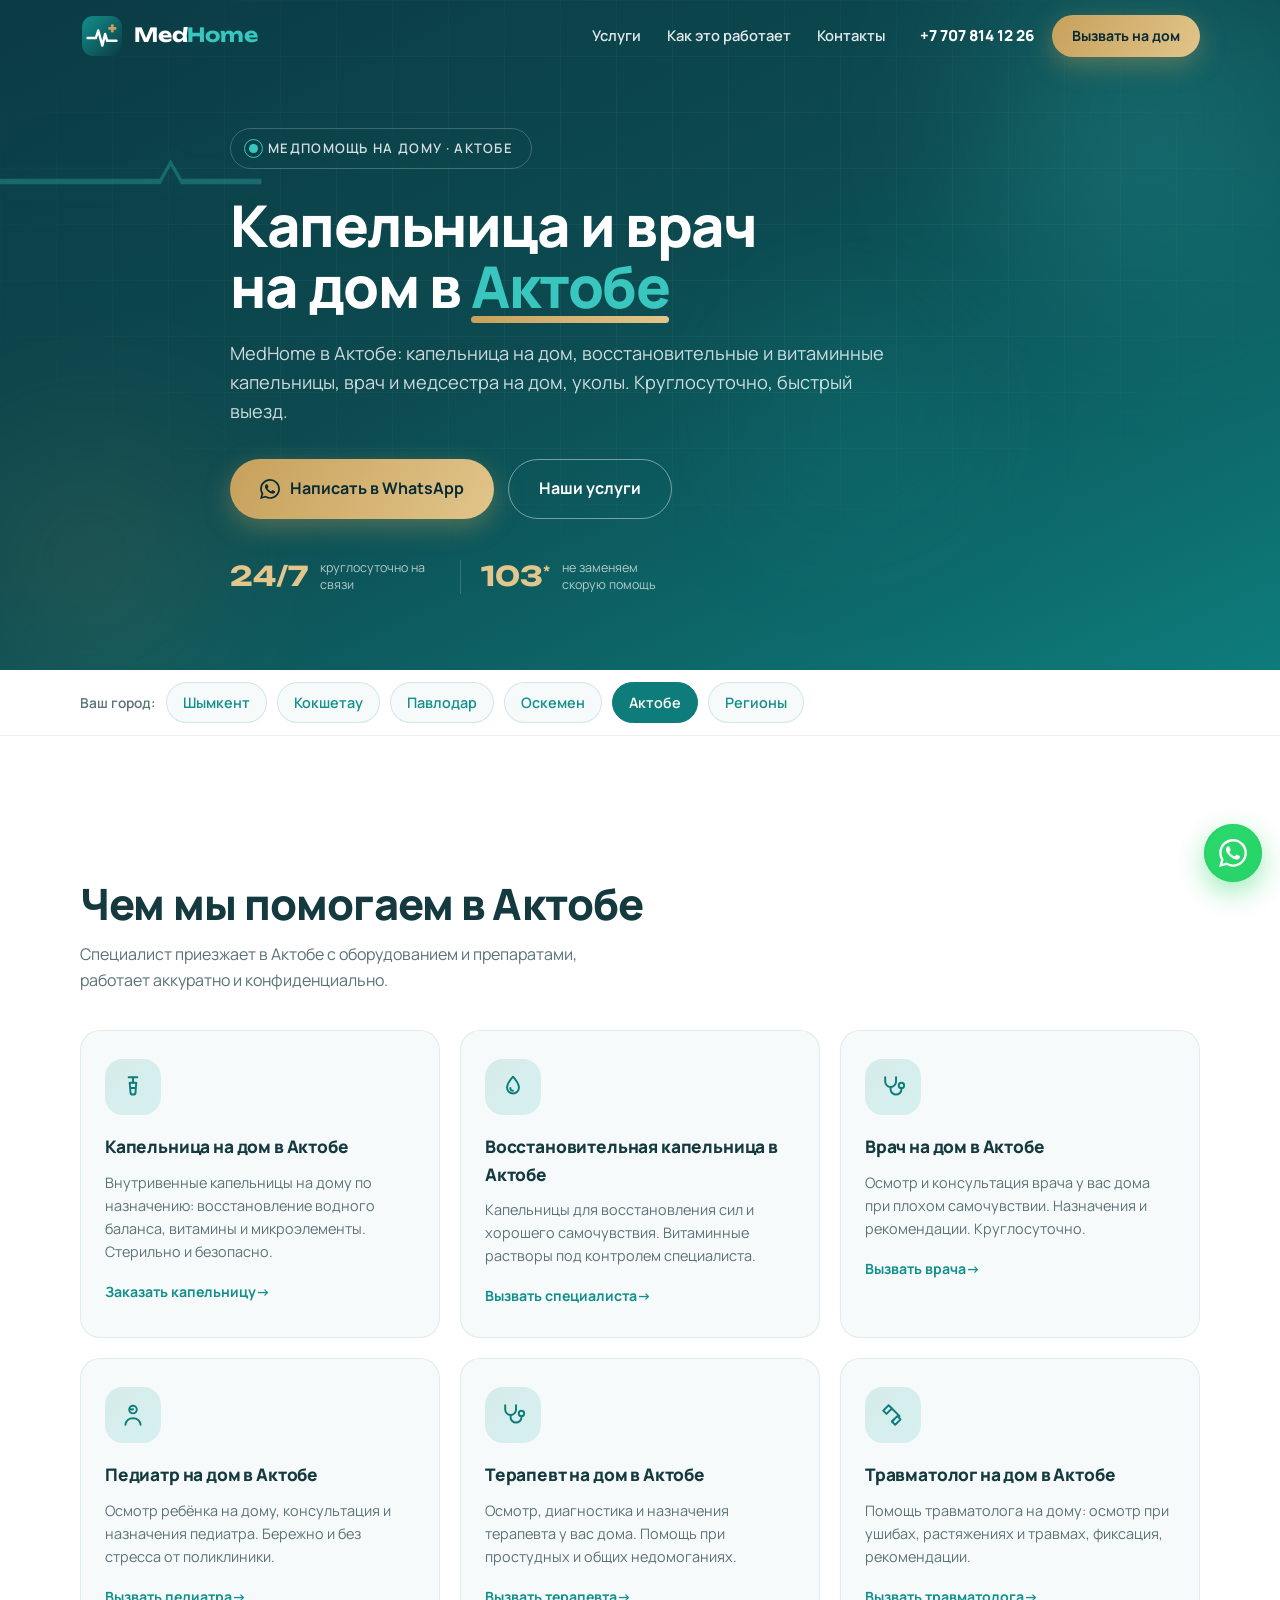
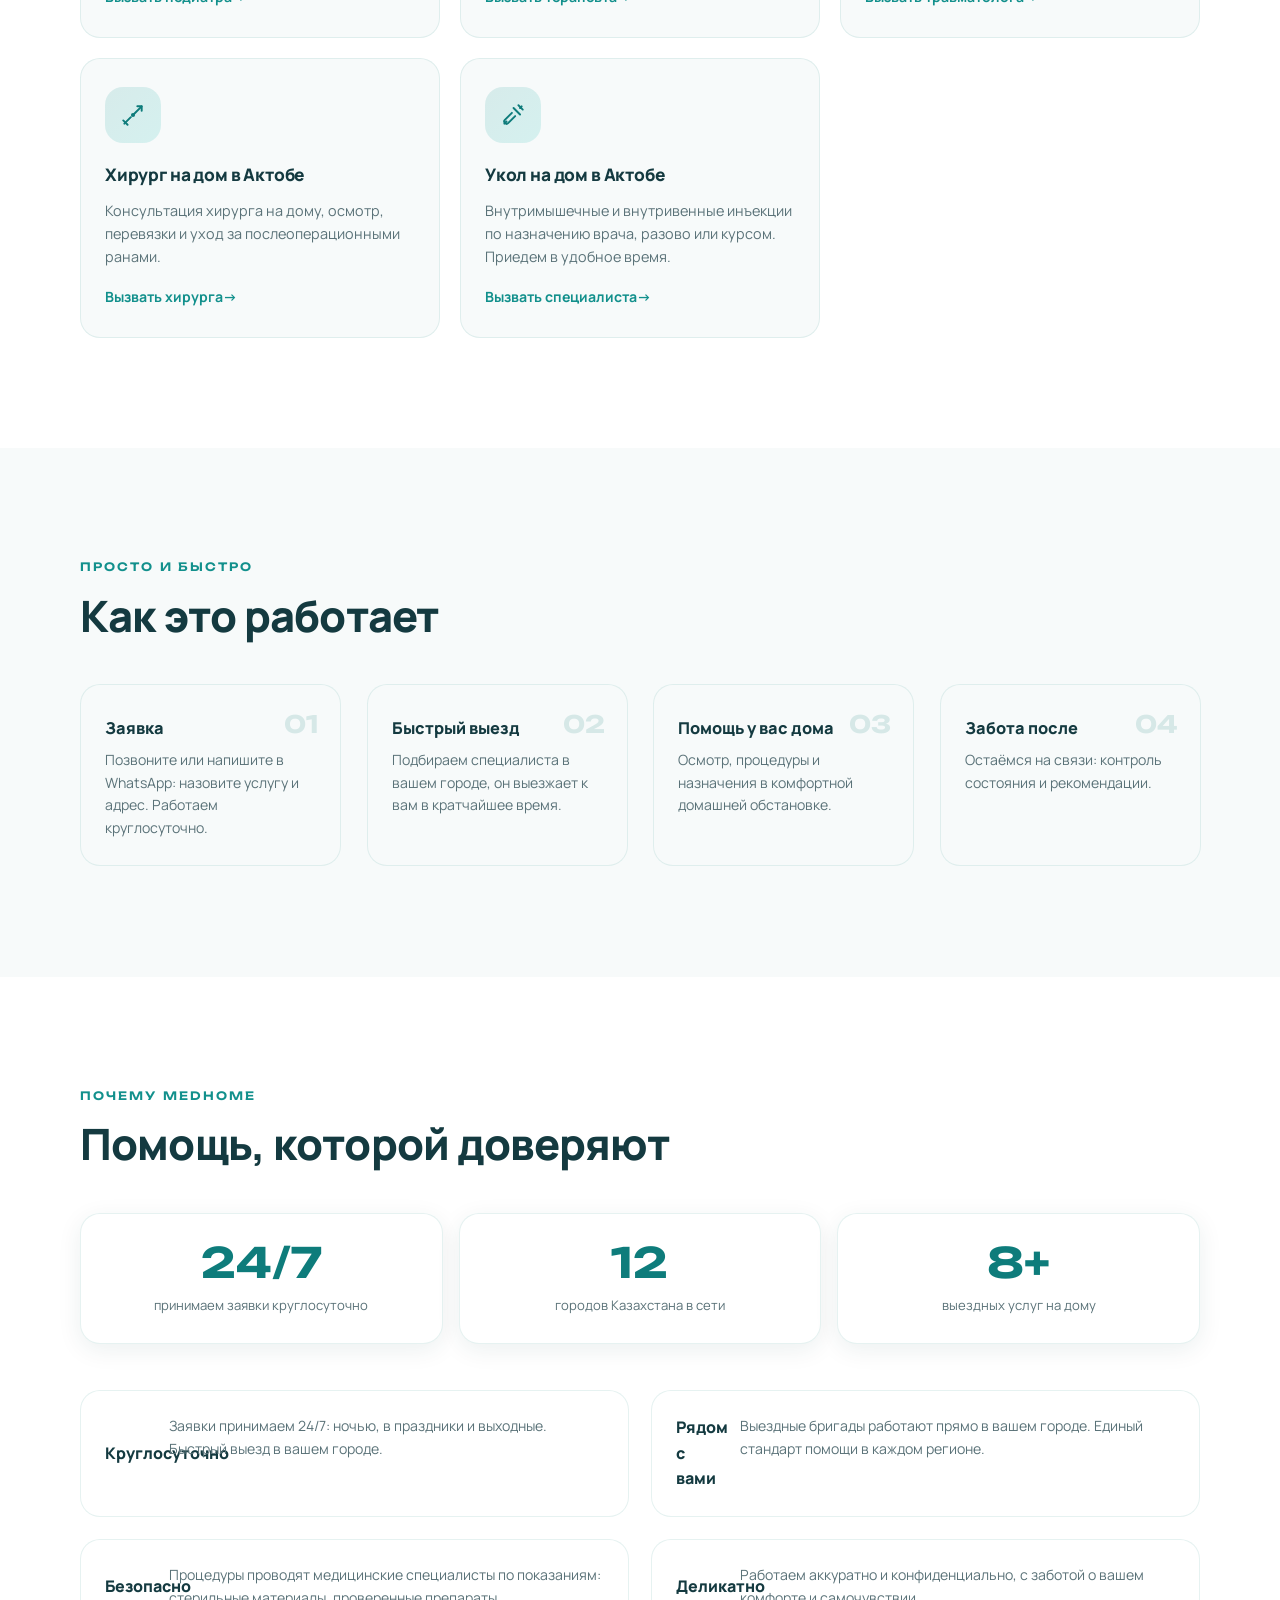
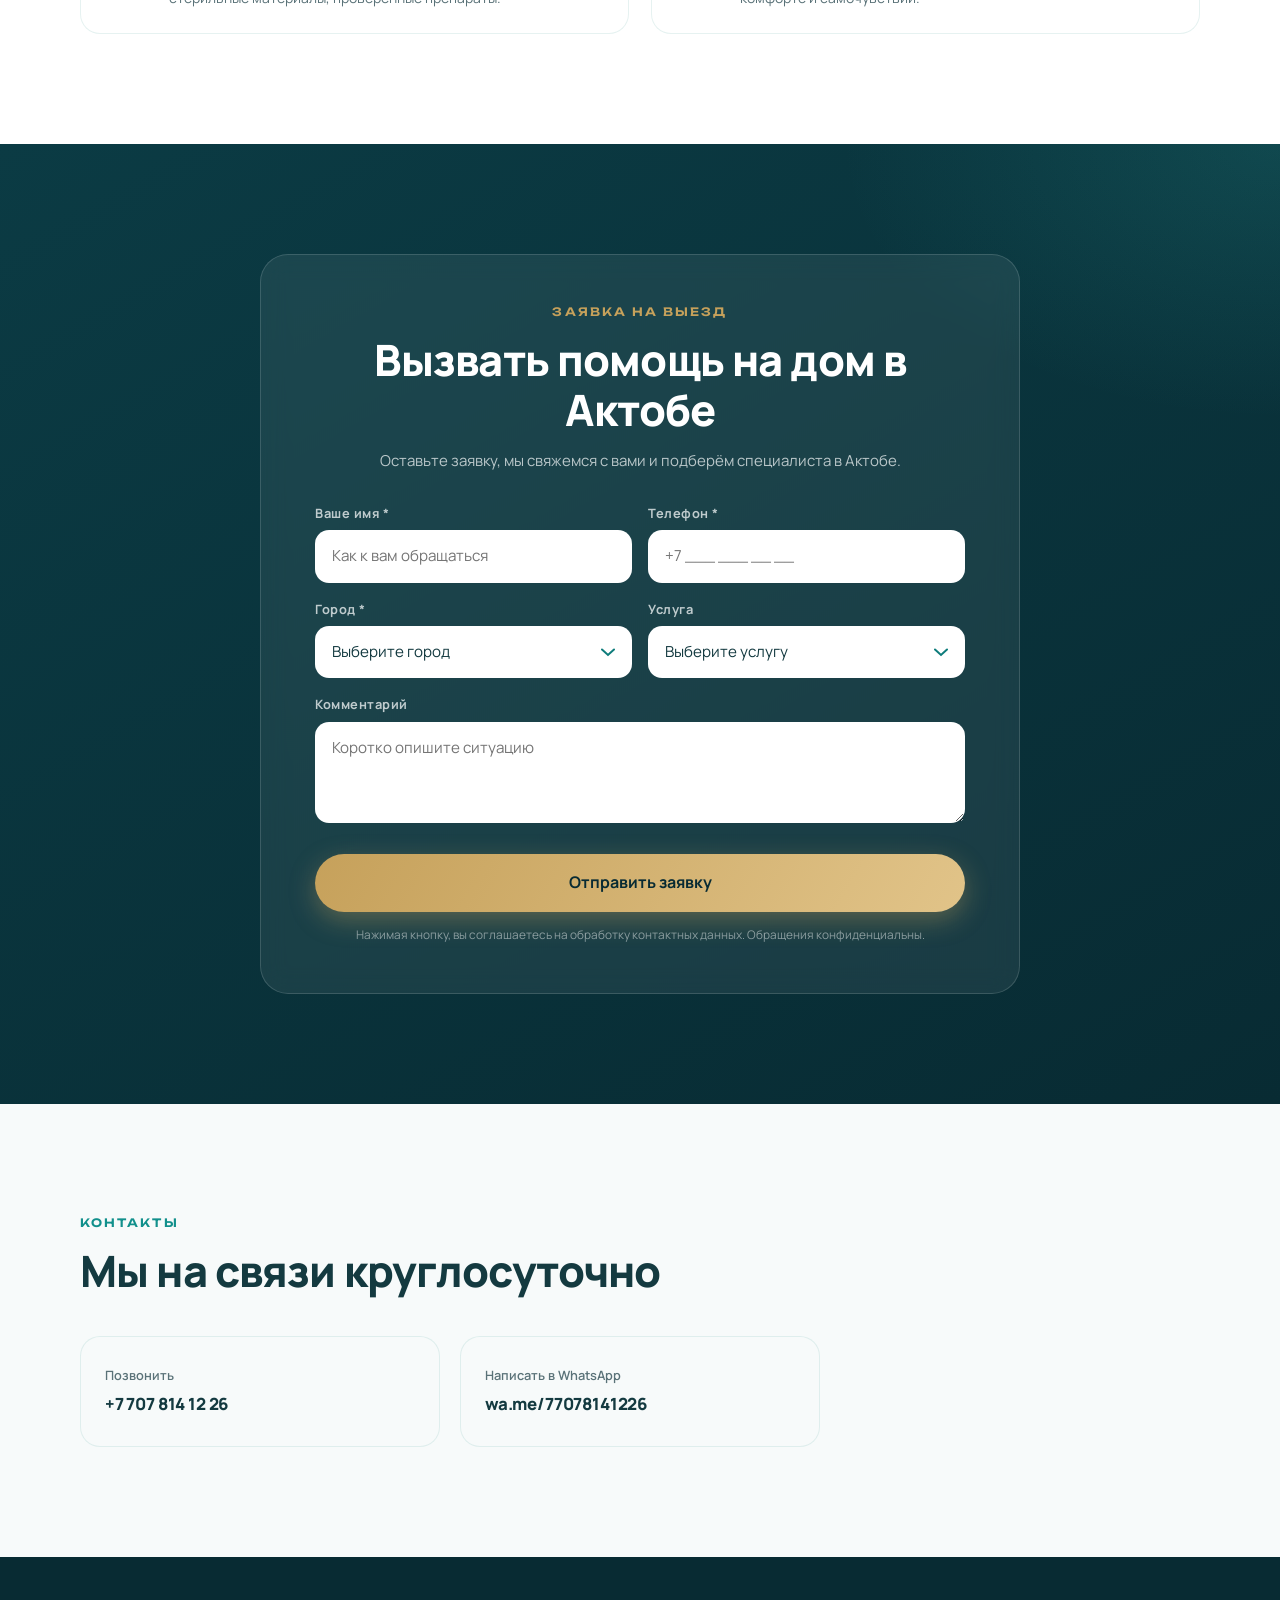
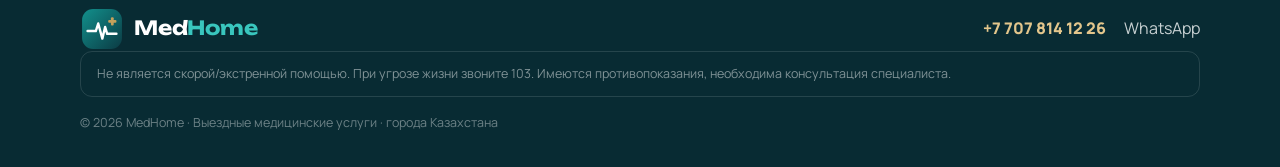
==== aktobe-med.html @ e38ce6b8 "Add compliant ad-landing pages (kapelnica/vrach na dom, no addiction wording) per city: <city>-med.h" ====
<!DOCTYPE html>
<html lang="ru">
<head>
  <meta charset="UTF-8">
  <meta name="viewport" content="width=device-width, initial-scale=1.0">
  <!-- Google tag (gtag.js) — Google Ads AW-18395260701 -->
  <script async src="https://www.googletagmanager.com/gtag/js?id=AW-18395260701"></script>
  <script>
    window.dataLayer = window.dataLayer || [];
    function gtag(){dataLayer.push(arguments);}
    gtag('js', new Date());
    gtag('config', 'AW-18395260701');
    function gtag_report_phone(){gtag('event','conversion',{'send_to':'AW-18395260701/IDc9CP7orOMcEJ3OxcNE','value':1.0,'currency':'USD'});}
    function gtag_report_lead(){gtag('event','conversion',{'send_to':'AW-18395260701/Q282CNDwrOMcEJ3OxcNE','value':1.0,'currency':'USD'});}
    function gtag_report_contact(){gtag('event','conversion',{'send_to':'AW-18395260701/AlpuCOf1rOMcEJ3OxcNE','value':1.0,'currency':'USD'});}
  </script>
  <title>Капельница и врач на дом в Актобе | MedHome</title>
  <meta name="description" content="MedHome в Актобе: капельница на дом, восстановительные и витаминные капельницы, врач и медсестра на дом, уколы. Круглосуточно, быстрый выезд.">
  <link rel="canonical" href="https://med-home.kz/regiony/aktobe-med.html">
  <meta name="theme-color" content="#0E7C7B">
  <meta property="og:type" content="website"><meta property="og:site_name" content="MedHome">
  <meta property="og:title" content="Капельница и врач на дом в Актобе | MedHome"><meta property="og:description" content="MedHome в Актобе: капельница на дом, восстановительные и витаминные капельницы, врач и медсестра на дом, уколы. Круглосуточно, быстрый выезд.">
  <meta property="og:url" content="https://med-home.kz/regiony/aktobe-med.html"><meta property="og:image" content="https://med-home.kz/regiony/assets/og-image.jpg">
  <meta property="og:locale" content="ru_RU">
  <link rel="icon" type="image/svg+xml" href="assets/favicon.svg">
  <link rel="preconnect" href="https://fonts.googleapis.com"><link rel="preconnect" href="https://fonts.gstatic.com" crossorigin>
  <link href="https://fonts.googleapis.com/css2?family=Manrope:wght@400;500;600;700;800&family=Unbounded:wght@500;600;700&display=swap" rel="stylesheet">
  <link rel="stylesheet" href="styles.css?v=3">
</head>
<body>
  <header class="header" id="header"><div class="container header-inner">
    <a href="index.html" class="logo" aria-label="MedHome"><img src="assets/logo-icon.svg" alt="MedHome" class="logo-icon" width="44" height="44"><span class="logo-word">Med<em>Home</em></span></a>
    <nav class="nav" id="nav" aria-label="Меню">
      <a href="#uslugi" class="nav-link">Услуги</a><a href="#kak-rabotaet" class="nav-link">Как это работает</a><a href="#kontakty" class="nav-link">Контакты</a>
      <div class="nav-cta"><a href="tel:+77078141226" class="nav-phone">+7 707 814 12 26</a><a href="#zayavka" class="btn btn-gold btn-sm">Вызвать на дом</a></div>
    </nav>
    <a href="tel:+77078141226" class="header-call" aria-label="Позвонить"><svg viewBox="0 0 24 24" width="20" height="20" fill="none" stroke="currentColor" stroke-width="2" stroke-linecap="round" stroke-linejoin="round" aria-hidden="true"><path d="M22 16.92v3a2 2 0 0 1-2.18 2 19.79 19.79 0 0 1-8.63-3.07 19.5 19.5 0 0 1-6-6 19.79 19.79 0 0 1-3.07-8.67A2 2 0 0 1 4.11 2h3a2 2 0 0 1 2 1.72c.12.96.36 1.9.7 2.81a2 2 0 0 1-.45 2.11L8.09 9.91a16 16 0 0 0 6 6l1.27-1.27a2 2 0 0 1 2.11-.45c.91.34 1.85.58 2.81.7A2 2 0 0 1 22 16.92z"/></svg></a>
    <button class="burger" id="burger" aria-label="Меню" aria-expanded="false" aria-controls="nav"><span></span><span></span><span></span></button>
  </div></header>
  <section class="hero hero-city" id="hero">
    <div class="hero-bg" aria-hidden="true"><div class="glow glow-1"></div><div class="glow glow-2"></div><div class="glow glow-3"></div><div class="hero-grid-lines"></div></div>
    <div class="container hero-inner hero-inner-city"><div class="hero-text">
      <p class="hero-badge reveal"><span class="pulse-dot" aria-hidden="true"></span>Медпомощь на дому · Актобе</p>
      <h1 class="hero-title">Капельница и врач<br>на&nbsp;дом в&nbsp;<span class="accent-word">Актобе</span></h1>
      <p class="hero-sub reveal d-2">MedHome в Актобе: капельница на&nbsp;дом, восстановительные и&nbsp;витаминные капельницы, врач и&nbsp;медсестра на&nbsp;дом, уколы. Круглосуточно, быстрый выезд.</p>
      <div class="hero-cta reveal d-3">
        <a href="https://wa.me/77078141226" class="btn btn-gold btn-lg" target="_blank" rel="noopener"><svg viewBox="0 0 24 24" width="20" height="20" fill="currentColor" aria-hidden="true"><path d="M17.47 14.38c-.3-.15-1.77-.87-2.04-.97-.27-.1-.47-.15-.67.15-.2.3-.77.97-.94 1.17-.17.2-.35.22-.65.07-.3-.15-1.26-.46-2.4-1.48-.89-.79-1.49-1.77-1.66-2.07-.17-.3-.02-.46.13-.61.13-.13.3-.35.45-.52.15-.17.2-.3.3-.5.1-.2.05-.37-.02-.52-.08-.15-.67-1.62-.92-2.22-.24-.58-.49-.5-.67-.51l-.57-.01c-.2 0-.52.07-.8.37-.27.3-1.04 1.02-1.04 2.5 0 1.47 1.07 2.89 1.22 3.09.15.2 2.11 3.22 5.1 4.51.71.31 1.27.49 1.7.63.72.23 1.37.2 1.88.12.58-.09 1.77-.72 2.02-1.42.25-.7.25-1.3.17-1.42-.07-.12-.27-.2-.57-.35M12.05 21.79h-.01a9.8 9.8 0 0 1-4.98-1.36l-.36-.21-3.7.97.99-3.61-.24-.37a9.77 9.77 0 0 1-1.5-5.22c0-5.4 4.4-9.79 9.81-9.79a9.75 9.75 0 0 1 9.79 9.8c0 5.4-4.4 9.79-9.8 9.79m8.33-18.11A11.7 11.7 0 0 0 12.04 0C5.5 0 .16 5.33.16 11.88c0 2.1.55 4.14 1.59 5.94L.06 24l6.33-1.66a11.85 11.85 0 0 0 5.65 1.44h.01c6.54 0 11.87-5.33 11.87-11.88 0-3.18-1.24-6.16-3.49-8.4"/></svg> Написать в WhatsApp</a>
        <a href="#uslugi" class="btn btn-outline btn-lg">Наши услуги</a>
      </div>
      <div class="hero-facts reveal d-4"><div class="fact"><strong>24/7</strong><span>круглосуточно на связи</span></div><div class="fact-sep" aria-hidden="true"></div><div class="fact"><strong>103<sup>*</sup></strong><span>не заменяем скорую помощь</span></div></div>
    </div></div>
    <div class="hero-ecg-bottom" aria-hidden="true"><svg viewBox="0 0 1440 90" preserveAspectRatio="none"><path class="ecg-line-big" d="M0 50 H180 l12 -9 12 9 H360 l9 -32 12 62 9 -30 H620 l12 -9 12 9 H820 l9 -32 12 62 9 -30 H1080 l12 -9 12 9 H1260 l9 -32 12 62 9 -30 H1440"/></svg></div>
  </section>
  <nav class="city-switch" aria-label="Город"><div class="container city-switch-inner"><span class="city-switch-label">Ваш город:</span> <a href="shymkent-med.html" class="city-switch-link">Шымкент</a> <a href="kokshetau-med.html" class="city-switch-link">Кокшетау</a> <a href="pavlodar-med.html" class="city-switch-link">Павлодар</a> <a href="oskemen-med.html" class="city-switch-link">Оскемен</a> <a href="aktobe-med.html" class="city-switch-link active">Актобе</a> <a href="regiony-med.html" class="city-switch-link">Регионы</a></div></nav>
  <section class="section section-light" id="uslugi"><div class="container">
    <p class="eyebrow reveal">Услуги на дом</p><h2 class="section-title reveal">Чем мы помогаем в Актобе</h2><p class="section-sub reveal">Специалист приезжает в Актобе с&nbsp;оборудованием и&nbsp;препаратами, работает аккуратно и&nbsp;конфиденциально.</p>
    <div class="services-grid">
      <article class="service-card reveal " id="kapelnica"><div class="service-icon" aria-hidden="true"><svg viewBox="0 0 24 24" width="26" height="26" fill="none" stroke="currentColor" stroke-width="1.8" stroke-linecap="round" stroke-linejoin="round"><path d="M8 3h8M12 3v5"/><path d="M9 8h6l-.7 9.3a2 2 0 0 1-2 1.7h-.6a2 2 0 0 1-2-1.7z"/><path d="M10 13h4"/></svg></div><h3>Капельница на дом в Актобе</h3><p>Внутривенные капельницы на дому по назначению: восстановление водного баланса, витамины и микроэлементы. Стерильно и безопасно.</p><a href="#zayavka" class="service-link">Заказать капельницу<span aria-hidden="true"> →</span></a></article>
      <article class="service-card reveal d-1" id="vosst"><div class="service-icon" aria-hidden="true"><svg viewBox="0 0 24 24" width="26" height="26" fill="none" stroke="currentColor" stroke-width="1.8" stroke-linecap="round" stroke-linejoin="round"><path d="M12 2.5s5.5 6.2 5.5 10a5.5 5.5 0 0 1-11 0c0-3.8 5.5-10 5.5-10z"/><path d="M9.5 13a2.5 2.5 0 0 0 2.5 2.5"/></svg></div><h3>Восстановительная капельница в Актобе</h3><p>Капельницы для восстановления сил и хорошего самочувствия. Витаминные растворы под контролем специалиста.</p><a href="#zayavka" class="service-link">Вызвать специалиста<span aria-hidden="true"> →</span></a></article>
      <article class="service-card reveal d-2" id="vrach"><div class="service-icon" aria-hidden="true"><svg viewBox="0 0 24 24" width="26" height="26" fill="none" stroke="currentColor" stroke-width="1.8" stroke-linecap="round" stroke-linejoin="round"><path d="M4.8 3v4a5 5 0 0 0 10 0V3"/><path d="M9.8 12v2a5 5 0 0 0 10 0v-1"/><circle cx="19.8" cy="10.5" r="2.5"/></svg></div><h3>Врач на дом в Актобе</h3><p>Осмотр и консультация врача у вас дома при плохом самочувствии. Назначения и рекомендации. Круглосуточно.</p><a href="#zayavka" class="service-link">Вызвать врача<span aria-hidden="true"> →</span></a></article>
      <article class="service-card reveal d-3" id="pediatr"><div class="service-icon" aria-hidden="true"><svg viewBox="0 0 24 24" width="26" height="26" fill="none" stroke="currentColor" stroke-width="1.8" stroke-linecap="round" stroke-linejoin="round"><circle cx="12" cy="7" r="3.5"/><path d="M5 21c.4-3.6 3.2-6 7-6s6.6 2.4 7 6"/><path d="M10 6.6c.6.5 1.4.5 2 0"/></svg></div><h3>Педиатр на дом в Актобе</h3><p>Осмотр ребёнка на дому, консультация и назначения педиатра. Бережно и без стресса от поликлиники.</p><a href="#zayavka" class="service-link">Вызвать педиатра<span aria-hidden="true"> →</span></a></article>
      <article class="service-card reveal d-4" id="terapevt"><div class="service-icon" aria-hidden="true"><svg viewBox="0 0 24 24" width="26" height="26" fill="none" stroke="currentColor" stroke-width="1.8" stroke-linecap="round" stroke-linejoin="round"><path d="M4.8 3v4a5 5 0 0 0 10 0V3"/><path d="M9.8 12v2a5 5 0 0 0 10 0v-1"/><circle cx="19.8" cy="10.5" r="2.5"/></svg></div><h3>Терапевт на дом в Актобе</h3><p>Осмотр, диагностика и назначения терапевта у вас дома. Помощь при простудных и общих недомоганиях.</p><a href="#zayavka" class="service-link">Вызвать терапевта<span aria-hidden="true"> →</span></a></article>
      <article class="service-card reveal d-1" id="travmatolog"><div class="service-icon" aria-hidden="true"><svg viewBox="0 0 24 24" width="26" height="26" fill="none" stroke="currentColor" stroke-width="1.8" stroke-linecap="round" stroke-linejoin="round"><path d="M8 3l3 3-5 5-3-3z"/><path d="M11 6l7 7"/><path d="M16 13l3 3-5 5-3-3z"/><path d="M13 16l-2 2"/></svg></div><h3>Травматолог на дом в Актобе</h3><p>Помощь травматолога на дому: осмотр при ушибах, растяжениях и травмах, фиксация, рекомендации.</p><a href="#zayavka" class="service-link">Вызвать травматолога<span aria-hidden="true"> →</span></a></article>
      <article class="service-card reveal d-2" id="hirurg"><div class="service-icon" aria-hidden="true"><svg viewBox="0 0 24 24" width="26" height="26" fill="none" stroke="currentColor" stroke-width="1.8" stroke-linecap="round" stroke-linejoin="round"><path d="M20 4l-8 8"/><path d="M16 4h4v4"/><path d="M4 20l6-6"/><path d="M3 17l4 4"/><circle cx="12" cy="12" r="1"/></svg></div><h3>Хирург на дом в Актобе</h3><p>Консультация хирурга на дому, осмотр, перевязки и уход за послеоперационными ранами.</p><a href="#zayavka" class="service-link">Вызвать хирурга<span aria-hidden="true"> →</span></a></article>
      <article class="service-card reveal d-3" id="ukol"><div class="service-icon" aria-hidden="true"><svg viewBox="0 0 24 24" width="26" height="26" fill="none" stroke="currentColor" stroke-width="1.8" stroke-linecap="round" stroke-linejoin="round"><path d="M20 4l-1.5 1.5M17 3l4 4M12.5 5.5l6 6M14 13l-6.5 6.5a2 2 0 0 1-2.8 0l-.2-.2a2 2 0 0 1 0-2.8L11 10"/><path d="M4 20l2-2"/></svg></div><h3>Укол на дом в Актобе</h3><p>Внутримышечные и внутривенные инъекции по назначению врача, разово или курсом. Приедем в удобное время.</p><a href="#zayavka" class="service-link">Вызвать специалиста<span aria-hidden="true"> →</span></a></article>
    </div></div></section>
  <section class="section section-ivory" id="kak-rabotaet"><div class="container">
    <p class="eyebrow reveal">Просто и быстро</p><h2 class="section-title reveal">Как это работает</h2>
    <ol class="steps">
      <li class="step reveal"><span class="step-num">01</span><h3>Заявка</h3><p>Позвоните или напишите в WhatsApp: назовите услугу и адрес. Работаем круглосуточно.</p></li>
      <li class="step reveal d-1"><span class="step-num">02</span><h3>Быстрый выезд</h3><p>Подбираем специалиста в вашем городе, он выезжает к вам в кратчайшее время.</p></li>
      <li class="step reveal d-2"><span class="step-num">03</span><h3>Помощь у вас дома</h3><p>Осмотр, процедуры и назначения в комфортной домашней обстановке.</p></li>
      <li class="step reveal d-3"><span class="step-num">04</span><h3>Забота после</h3><p>Остаёмся на связи: контроль состояния и рекомендации.</p></li>
    </ol></div></section>
  <section class="section section-light" id="pochemu-my"><div class="container">
    <p class="eyebrow reveal">Почему MedHome</p><h2 class="section-title reveal">Помощь, которой доверяют</h2>
    <div class="counters reveal">
      <div class="counter"><strong>24/7</strong><span>принимаем заявки круглосуточно</span></div>
      <div class="counter"><strong><span class="count" data-count="15">0</span></strong><span>городов Казахстана в сети</span></div>
      <div class="counter"><strong><span class="count" data-count="10">0</span>+</strong><span>выездных услуг на дому</span></div>
    </div>
    <div class="why-grid">
      <div class="why-item reveal"><h3>Круглосуточно</h3><p>Заявки принимаем 24/7: ночью, в праздники и выходные. Быстрый выезд в вашем городе.</p></div>
      <div class="why-item reveal d-1"><h3>Рядом с вами</h3><p>Выездные бригады работают прямо в вашем городе. Единый стандарт помощи в каждом регионе.</p></div>
      <div class="why-item reveal d-2"><h3>Безопасно</h3><p>Процедуры проводят медицинские специалисты по показаниям: стерильные материалы, проверенные препараты.</p></div>
      <div class="why-item reveal d-3"><h3>Деликатно</h3><p>Работаем аккуратно и конфиденциально, с заботой о вашем комфорте и самочувствии.</p></div>
    </div></div></section>
  <section class="section section-form" id="zayavka"><div class="container"><div class="form-card reveal">
    <div class="form-head"><p class="eyebrow eyebrow-gold">Заявка на выезд</p><h2 class="section-title">Вызвать помощь на дом в Актобе</h2><p class="form-note">Оставьте заявку, мы свяжемся с&nbsp;вами и&nbsp;подберём специалиста в Актобе.</p></div>
    <form id="leadForm" novalidate>
      <div class="form-row">
        <label class="field"><span>Ваше имя *</span><input type="text" name="name" required autocomplete="name" placeholder="Как к вам обращаться"></label>
        <label class="field"><span>Телефон *</span><input type="tel" name="phone" required autocomplete="tel" inputmode="tel" placeholder="+7 ___ ___ __ __"></label>
      </div>
      <div class="form-row">
        <label class="field"><span>Город *</span><select name="city" required><option value="" selected>Выберите город</option><option>Актобе</option><option>Другой город</option></select></label>
        <label class="field"><span>Услуга</span><select name="service"><option value="" selected>Выберите услугу</option>
                <option>Капельница на дом</option>
                <option>Восстановительная капельница</option>
                <option>Врач на дом</option>
                <option>Педиатр</option>
                <option>Терапевт</option>
                <option>Травматолог</option>
                <option>Хирург</option>
                <option>Укол на дом</option>
                <option>Нужна консультация</option></select></label>
      </div>
      <label class="field"><span>Комментарий</span><textarea name="comment" rows="3" placeholder="Коротко опишите ситуацию"></textarea></label>
      <button type="submit" class="btn btn-gold btn-lg btn-block">Отправить заявку</button>
      <p class="form-privacy">Нажимая кнопку, вы соглашаетесь на обработку контактных данных. Обращения конфиденциальны.</p>
    </form>
    <div class="form-success" id="formSuccess" hidden><h3>Спасибо! Заявка принята</h3><p>Мы скоро свяжемся с вами. Если срочно, напишите в WhatsApp: <a href="https://wa.me/77078141226" target="_blank" rel="noopener">wa.me/77078141226</a> или позвоните <a href="tel:+77078141226">+7&nbsp;707&nbsp;814&nbsp;12&nbsp;26</a>.</p></div>
  </div></div></section>
  <section class="section section-ivory" id="kontakty"><div class="container">
    <p class="eyebrow reveal">Контакты</p><h2 class="section-title reveal">Мы на связи круглосуточно</h2>
    <div class="contact-grid">
      <a href="tel:+77078141226" class="contact-card reveal"><span class="contact-label">Позвонить</span><strong>+7 707 814 12 26</strong></a>
      <a href="https://wa.me/77078141226" class="contact-card reveal d-1" target="_blank" rel="noopener"><span class="contact-label">Написать в WhatsApp</span><strong>wa.me/77078141226</strong></a>
    </div></div></section>
  <footer class="footer"><div class="container">
    <div class="footer-top"><a href="index.html" class="logo logo-footer"><img src="assets/logo-icon.svg" alt="MedHome" class="logo-icon" width="40" height="40" loading="lazy"><span class="logo-word">Med<em>Home</em></span></a>
    <div class="footer-contacts"><a href="tel:+77078141226" class="footer-phone">+7 707 814 12 26</a><a href="https://wa.me/77078141226" target="_blank" rel="noopener">WhatsApp</a></div></div>
    <p class="footer-disclaimer">Не является скорой/экстренной помощью. При угрозе жизни звоните 103. Имеются противопоказания, необходима консультация специалиста.</p>
    <p class="footer-copy">© <span id="year">2026</span> MedHome · Выездные медицинские услуги · города Казахстана</p>
  </div></footer>
  <a href="https://wa.me/77078141226" class="wa-float" target="_blank" rel="noopener" aria-label="WhatsApp"><span class="wa-ring" aria-hidden="true"></span><svg viewBox="0 0 24 24" width="28" height="28" fill="currentColor" aria-hidden="true"><path d="M17.47 14.38c-.3-.15-1.77-.87-2.04-.97-.27-.1-.47-.15-.67.15-.2.3-.77.97-.94 1.17-.17.2-.35.22-.65.07-.3-.15-1.26-.46-2.4-1.48-.89-.79-1.49-1.77-1.66-2.07-.17-.3-.02-.46.13-.61.13-.13.3-.35.45-.52.15-.17.2-.3.3-.5.1-.2.05-.37-.02-.52-.08-.15-.67-1.62-.92-2.22-.24-.58-.49-.5-.67-.51l-.57-.01c-.2 0-.52.07-.8.37-.27.3-1.04 1.02-1.04 2.5 0 1.47 1.07 2.89 1.22 3.09.15.2 2.11 3.22 5.1 4.51.71.31 1.27.49 1.7.63.72.23 1.37.2 1.88.12.58-.09 1.77-.72 2.02-1.42.25-.7.25-1.3.17-1.42-.07-.12-.27-.2-.57-.35M12.05 21.79h-.01a9.8 9.8 0 0 1-4.98-1.36l-.36-.21-3.7.97.99-3.61-.24-.37a9.77 9.77 0 0 1-1.5-5.22c0-5.4 4.4-9.79 9.81-9.79a9.75 9.75 0 0 1 9.79 9.8c0 5.4-4.4 9.79-9.8 9.79m8.33-18.11A11.7 11.7 0 0 0 12.04 0C5.5 0 .16 5.33.16 11.88c0 2.1.55 4.14 1.59 5.94L.06 24l6.33-1.66a11.85 11.85 0 0 0 5.65 1.44h.01c6.54 0 11.87-5.33 11.87-11.88 0-3.18-1.24-6.16-3.49-8.4"/></svg></a>
  <script src="script.js?v=3" defer></script>
</body></html>
---- styles.css ----
/* ============================================================
   MedHome (мультигород) - лэндинг выездной медицины по Казахстану
   Палитра: тил #0E7C7B / #12908C, петроль #0B3B44, золото #C6A15B,
   яркий тил #39C6BE, айвори #F7FAFA, текст #143A40 / #5A7278
   ============================================================ */

:root {
  --teal: #0E7C7B;
  --teal-2: #12908C;
  --teal-bright: #39C6BE;
  --petrol: #0B3B44;
  --petrol-deep: #082B33;
  --gold: #C6A15B;
  --gold-light: #E3C68C;
  --ivory: #F7FAFA;
  --white: #FFFFFF;
  --ink: #143A40;
  --muted: #5A7278;
  --wa: #25D366;

  --font-display: 'Unbounded', 'Manrope', sans-serif;
  --font-body: 'Manrope', -apple-system, 'Segoe UI', sans-serif;

  --radius: 20px;
  --radius-lg: 28px;
  --shadow-soft: 0 10px 40px rgba(11, 59, 68, .10);
  --shadow-card: 0 6px 24px rgba(11, 59, 68, .08);
  --ease: cubic-bezier(.22, .8, .3, 1);
  --header-h: 72px;
}

/* ---------- Reset ---------- */
*, *::before, *::after { box-sizing: border-box; margin: 0; padding: 0; }
html { scroll-behavior: smooth; -webkit-text-size-adjust: 100%; }
body {
  font-family: var(--font-body);
  font-size: 16px;
  line-height: 1.6;
  color: var(--ink);
  background: var(--white);
  overflow-x: hidden;
}
img { max-width: 100%; display: block; }
a { color: inherit; text-decoration: none; }
button { font: inherit; cursor: pointer; background: none; border: none; color: inherit; }
ul, ol { list-style: none; }
[id] { scroll-margin-top: calc(var(--header-h) + 16px); }

.container { width: 100%; max-width: 1160px; margin: 0 auto; padding: 0 20px; }

/* ---------- Типографика ---------- */
.eyebrow {
  font-family: var(--font-display);
  font-size: .72rem;
  font-weight: 600;
  letter-spacing: .18em;
  text-transform: uppercase;
  color: var(--teal-2);
  margin-bottom: 14px;
}
.eyebrow-gold { color: var(--gold); }

.section-title {
  font-weight: 800;
  font-size: clamp(1.7rem, 5.4vw, 2.7rem);
  line-height: 1.15;
  letter-spacing: -0.02em;
  margin-bottom: 14px;
}
.section-sub {
  color: var(--muted);
  max-width: 560px;
  margin-bottom: 36px;
}
.section { padding: 76px 0; }
@media (min-width: 1000px) { .section { padding: 110px 0; } }

.section-light { background: var(--white); }
.section-ivory { background: var(--ivory); }
.section-dark {
  background:
    radial-gradient(900px 500px at 85% -10%, rgba(18, 144, 140, .35), transparent 60%),
    radial-gradient(700px 500px at -10% 110%, rgba(57, 198, 190, .12), transparent 55%),
    linear-gradient(160deg, var(--petrol) 0%, var(--petrol-deep) 100%);
  color: var(--white);
}
.section-dark .section-sub { color: rgba(247, 250, 250, .72); }

/* ---------- Кнопки ---------- */
.btn {
  display: inline-flex;
  align-items: center;
  justify-content: center;
  gap: 10px;
  font-weight: 700;
  border-radius: 999px;
  transition: transform .3s var(--ease), box-shadow .3s var(--ease), background .3s var(--ease), color .3s var(--ease);
  white-space: nowrap;
}
.btn:active { transform: scale(.97); }
.btn-lg { padding: 16px 30px; font-size: 1rem; }
.btn-sm { padding: 10px 20px; font-size: .88rem; }
.btn-block { width: 100%; }

.btn-gold {
  background: linear-gradient(120deg, var(--gold) 0%, var(--gold-light) 55%, var(--gold) 100%);
  background-size: 200% 100%;
  color: var(--petrol-deep);
  box-shadow: 0 8px 26px rgba(198, 161, 91, .38);
}
.btn-gold:hover {
  background-position: 100% 0;
  transform: translateY(-2px);
  box-shadow: 0 14px 34px rgba(198, 161, 91, .5);
}

.btn-outline {
  border: 1.5px solid rgba(247, 250, 250, .45);
  color: var(--white);
  backdrop-filter: blur(4px);
}
.btn-outline:hover {
  border-color: var(--teal-bright);
  color: var(--teal-bright);
  transform: translateY(-2px);
}

.btn-wa {
  background: linear-gradient(135deg, #2BD96E, var(--wa));
  color: var(--white);
  box-shadow: 0 6px 18px rgba(37, 211, 102, .35);
}
.btn-wa:hover { transform: translateY(-2px); box-shadow: 0 10px 26px rgba(37, 211, 102, .5); }

/* ---------- Header ---------- */
.header {
  position: fixed;
  inset: 0 0 auto 0;
  z-index: 100;
  height: var(--header-h);
  display: flex;
  align-items: center;
  transition: background .35s var(--ease), box-shadow .35s var(--ease);
  color: var(--white);
}
.header.scrolled {
  background: rgba(255, 255, 255, .92);
  backdrop-filter: blur(14px);
  -webkit-backdrop-filter: blur(14px);
  box-shadow: 0 4px 24px rgba(11, 59, 68, .08);
  color: var(--ink);
}
.header-inner {
  display: flex;
  align-items: center;
  justify-content: space-between;
  gap: 16px;
}
.logo { display: inline-flex; align-items: center; gap: 10px; }
.logo-icon { width: 44px; height: 44px; flex: none; }
.logo-word {
  font-family: var(--font-display);
  font-weight: 700;
  font-size: 1.22rem;
  letter-spacing: -0.01em;
}
.logo-word em { font-style: normal; color: var(--teal-bright); }
.header.scrolled .logo-word em { color: var(--teal-2); }

.nav {
  display: none;
  align-items: center;
  gap: 26px;
}
.nav-link {
  font-weight: 600;
  font-size: .92rem;
  opacity: .88;
  position: relative;
  padding: 4px 0;
  transition: opacity .25s;
}
.nav-link::after {
  content: "";
  position: absolute;
  left: 0; bottom: -2px;
  width: 100%; height: 2px;
  background: var(--gold);
  border-radius: 2px;
  transform: scaleX(0);
  transform-origin: left;
  transition: transform .3s var(--ease);
}
.nav-link:hover { opacity: 1; }
.nav-link:hover::after { transform: scaleX(1); }
.nav-cta { display: flex; align-items: center; gap: 18px; margin-left: 8px; }
.nav-phone { font-weight: 800; font-size: .95rem; }
.nav-phone:hover { color: var(--gold); }

.header-call {
  display: inline-flex;
  width: 42px; height: 42px;
  align-items: center;
  justify-content: center;
  border-radius: 50%;
  border: 1.5px solid currentColor;
  opacity: .9;
  margin-left: auto;
}
.burger {
  width: 42px; height: 42px;
  display: flex;
  flex-direction: column;
  align-items: center;
  justify-content: center;
  gap: 5px;
}
.burger span {
  width: 22px; height: 2px;
  background: currentColor;
  border-radius: 2px;
  transition: transform .3s var(--ease), opacity .2s;
}
.burger.open span:nth-child(1) { transform: translateY(7px) rotate(45deg); }
.burger.open span:nth-child(2) { opacity: 0; }
.burger.open span:nth-child(3) { transform: translateY(-7px) rotate(-45deg); }

@media (min-width: 1000px) {
  .nav { display: flex; }
  .header-call, .burger { display: none; }
}

/* Мобильное меню */
@media (max-width: 999px) {
  .nav {
    position: fixed;
    inset: 0;
    z-index: -1;
    display: flex;
    flex-direction: column;
    align-items: flex-start;
    justify-content: center;
    gap: 8px;
    padding: 90px 32px 40px;
    background:
      radial-gradient(600px 400px at 90% 0%, rgba(18, 144, 140, .4), transparent 60%),
      linear-gradient(160deg, var(--petrol) 0%, var(--petrol-deep) 100%);
    opacity: 0;
    visibility: hidden;
    transition: opacity .35s var(--ease), visibility .35s;
  }
  .nav.open { opacity: 1; visibility: visible; z-index: 99; }
  .nav .nav-link {
    color: var(--white);
    font-size: 1.5rem;
    font-weight: 700;
    padding: 8px 0;
    opacity: 0;
    transform: translateY(14px);
    transition: opacity .4s var(--ease), transform .4s var(--ease);
  }
  .nav.open .nav-link { opacity: 1; transform: none; }
  .nav.open .nav-link:nth-child(1) { transition-delay: .05s; }
  .nav.open .nav-link:nth-child(2) { transition-delay: .1s; }
  .nav.open .nav-link:nth-child(3) { transition-delay: .15s; }
  .nav.open .nav-link:nth-child(4) { transition-delay: .2s; }
  .nav-cta {
    flex-direction: column;
    align-items: flex-start;
    gap: 16px;
    margin: 24px 0 0;
    opacity: 0;
    transform: translateY(14px);
    transition: opacity .4s var(--ease) .25s, transform .4s var(--ease) .25s;
  }
  .nav.open .nav-cta { opacity: 1; transform: none; }
  .nav-phone { color: var(--gold); font-size: 1.15rem; }
  .header.menu-open { color: var(--white) !important; background: transparent; box-shadow: none; backdrop-filter: none; }
  .header.menu-open .logo-word em { color: var(--teal-bright); }
}

/* ---------- HERO ---------- */
.hero {
  position: relative;
  min-height: 100svh;
  display: flex;
  flex-direction: column;
  justify-content: center;
  padding: calc(var(--header-h) + 40px) 0 90px;
  background: linear-gradient(155deg, var(--petrol) 0%, #0C4A50 45%, var(--teal) 100%);
  color: var(--white);
  overflow: hidden;
}
.hero-bg { position: absolute; inset: 0; pointer-events: none; }
.glow { position: absolute; border-radius: 50%; filter: blur(70px); opacity: .55; }
.glow-1 {
  width: 520px; height: 520px;
  background: radial-gradient(circle, rgba(57, 198, 190, .5), transparent 65%);
  top: -140px; right: -120px;
  animation: drift 14s ease-in-out infinite alternate;
}
.glow-2 {
  width: 420px; height: 420px;
  background: radial-gradient(circle, rgba(198, 161, 91, .28), transparent 65%);
  bottom: -100px; left: -120px;
  animation: drift 18s ease-in-out infinite alternate-reverse;
}
.glow-3 {
  width: 300px; height: 300px;
  background: radial-gradient(circle, rgba(18, 144, 140, .45), transparent 65%);
  top: 40%; left: 55%;
  animation: drift 22s ease-in-out infinite alternate;
}
@keyframes drift {
  from { transform: translate(0, 0) scale(1); }
  to   { transform: translate(40px, -30px) scale(1.12); }
}
.hero-grid-lines {
  position: absolute; inset: 0;
  background-image:
    linear-gradient(rgba(247, 250, 250, .045) 1px, transparent 1px),
    linear-gradient(90deg, rgba(247, 250, 250, .045) 1px, transparent 1px);
  background-size: 56px 56px;
  mask-image: radial-gradient(ellipse 80% 70% at 50% 35%, #000 30%, transparent 75%);
  -webkit-mask-image: radial-gradient(ellipse 80% 70% at 50% 35%, #000 30%, transparent 75%);
}

.hero-inner {
  position: relative;
  z-index: 2;
  display: grid;
  gap: 46px;
  align-items: center;
}
@media (min-width: 1000px) {
  .hero-inner { grid-template-columns: 1.15fr .85fr; gap: 60px; }
}

.hero-badge {
  display: inline-flex;
  align-items: center;
  gap: 10px;
  font-size: .82rem;
  font-weight: 600;
  letter-spacing: .1em;
  text-transform: uppercase;
  color: rgba(247, 250, 250, .85);
  border: 1px solid rgba(247, 250, 250, .22);
  border-radius: 999px;
  padding: 9px 18px;
  margin-bottom: 26px;
  backdrop-filter: blur(6px);
}
.pulse-dot {
  width: 9px; height: 9px;
  border-radius: 50%;
  background: var(--teal-bright);
  position: relative;
  flex: none;
}
.pulse-dot::after {
  content: "";
  position: absolute;
  inset: -5px;
  border-radius: 50%;
  border: 1.5px solid var(--teal-bright);
  animation: pulse-ring 1.8s var(--ease) infinite;
}
@keyframes pulse-ring {
  0% { transform: scale(.5); opacity: .9; }
  100% { transform: scale(1.6); opacity: 0; }
}

.hero-title {
  font-weight: 800;
  font-size: clamp(2.35rem, 8.5vw, 4.1rem);
  line-height: 1.06;
  letter-spacing: -0.025em;
  margin-bottom: 22px;
}
.hero-title .line { display: block; }
.accent-word {
  position: relative;
  color: var(--teal-bright);
  white-space: nowrap;
}
.accent-word::after {
  content: "";
  position: absolute;
  left: 0; right: 0; bottom: .04em;
  height: .12em;
  background: linear-gradient(90deg, var(--gold), var(--gold-light));
  border-radius: 4px;
  transform: scaleX(0);
  transform-origin: left;
  animation: underline-in 1s var(--ease) .9s forwards;
}
@keyframes underline-in { to { transform: scaleX(1); } }

.hero-sub {
  font-size: clamp(1rem, 2.6vw, 1.14rem);
  color: rgba(247, 250, 250, .82);
  max-width: 520px;
  margin-bottom: 32px;
}
.hero-cta { display: flex; flex-wrap: wrap; gap: 14px; margin-bottom: 42px; }

.hero-facts {
  display: flex;
  align-items: center;
  gap: 20px;
  flex-wrap: wrap;
}
.fact { display: flex; align-items: center; gap: 12px; }
.fact strong {
  font-family: var(--font-display);
  font-weight: 700;
  font-size: 1.7rem;
  color: var(--gold-light);
  line-height: 1;
}
.fact strong sup { font-size: .5em; }
.fact span {
  font-size: .78rem;
  line-height: 1.35;
  color: rgba(247, 250, 250, .7);
  max-width: 120px;
}
.fact-sep { width: 1px; height: 34px; background: rgba(247, 250, 250, .18); }
@media (max-width: 480px) { .fact-sep { display: none; } .hero-facts { gap: 16px 24px; } }

/* Hero-карточка */
.hero-visual { position: relative; }
.hero-card {
  background: rgba(247, 250, 250, .08);
  border: 1px solid rgba(247, 250, 250, .16);
  border-radius: var(--radius-lg);
  padding: 26px;
  backdrop-filter: blur(14px);
  -webkit-backdrop-filter: blur(14px);
  box-shadow: 0 24px 60px rgba(8, 43, 51, .45);
  max-width: 460px;
}
.hero-card-top { display: flex; align-items: center; gap: 16px; margin-bottom: 18px; }
.hero-map-icon {
  flex: none;
  width: 54px; height: 54px;
  display: flex;
  align-items: center;
  justify-content: center;
  border-radius: 16px;
  background: rgba(57, 198, 190, .16);
  border: 1px solid rgba(57, 198, 190, .35);
  color: var(--teal-bright);
}
.hero-card-note { font-size: .86rem; color: rgba(247, 250, 250, .8); line-height: 1.45; }

.hero-cities {
  display: flex;
  flex-wrap: wrap;
  gap: 8px;
  margin-bottom: 18px;
}
.hero-cities li {
  display: inline-flex;
  align-items: center;
  gap: 8px;
  font-size: .82rem;
  font-weight: 600;
  color: var(--white);
  background: rgba(247, 250, 250, .08);
  border: 1px solid rgba(247, 250, 250, .18);
  border-radius: 999px;
  padding: 7px 13px;
}
.hero-cities-more {
  color: var(--petrol-deep) !important;
  background: linear-gradient(120deg, var(--gold), var(--gold-light)) !important;
  border-color: transparent !important;
  font-weight: 800 !important;
}
.city-dot {
  width: 7px; height: 7px;
  border-radius: 50%;
  background: var(--teal-bright);
  position: relative;
  flex: none;
}
.city-dot::after {
  content: "";
  position: absolute;
  inset: -4px;
  border-radius: 50%;
  border: 1.5px solid var(--teal-bright);
  animation: pulse-ring 2.2s var(--ease) infinite;
}

.ecg-wrap {
  position: relative;
  background: rgba(8, 43, 51, .5);
  border-radius: 16px;
  padding: 10px 12px 6px;
  margin-bottom: 18px;
  overflow: hidden;
}
.ecg { width: 100%; height: 74px; }
.ecg path { fill: none; stroke-width: 2.4; stroke-linecap: round; stroke-linejoin: round; }
.ecg-base { stroke: rgba(57, 198, 190, .18); }
.ecg-trace {
  stroke: var(--teal-bright);
  filter: drop-shadow(0 0 6px rgba(57, 198, 190, .9));
  stroke-dasharray: 140 1200;
  stroke-dashoffset: 140;
  animation: ecg-run 3.4s linear infinite;
}
@keyframes ecg-run {
  to { stroke-dashoffset: -1200; }
}
.ecg-label {
  display: block;
  text-align: center;
  font-size: .74rem;
  letter-spacing: .14em;
  text-transform: uppercase;
  color: rgba(247, 250, 250, .55);
  padding-bottom: 6px;
}
.hero-card-row { display: flex; flex-wrap: wrap; gap: 10px; }
.hero-chip {
  display: inline-flex;
  align-items: center;
  gap: 8px;
  font-size: .82rem;
  font-weight: 600;
  color: var(--white);
  background: rgba(57, 198, 190, .14);
  border: 1px solid rgba(57, 198, 190, .3);
  border-radius: 999px;
  padding: 8px 14px;
}
.hero-chip svg { color: var(--teal-bright); flex: none; }

.hero-ecg-bottom {
  position: absolute;
  left: 0; right: 0;
  top: calc(var(--header-h) + 4px); bottom: auto;
  z-index: 1;
  pointer-events: none;
  opacity: .6;
}
.hero-ecg-bottom svg { display: block; width: 100%; height: 190px; }
.ecg-line-big {
  fill: none;
  stroke: rgba(57, 198, 190, .5);
  stroke-width: 2.6;
  filter: drop-shadow(0 0 8px rgba(57, 198, 190, .35));
  stroke-dasharray: 300 2600;
  animation: ecg-run-big 9s linear infinite;
}
@media (max-width: 700px) {
  .hero-ecg-bottom svg { height: 130px; }
}
@keyframes ecg-run-big {
  from { stroke-dashoffset: 2900; }
  to { stroke-dashoffset: -2900; }
}

/* ---------- Города ---------- */
.city-grid {
  display: grid;
  gap: 20px;
}
@media (min-width: 720px) { .city-grid { grid-template-columns: repeat(2, 1fr); } }
@media (min-width: 1000px) {
  .city-grid { grid-template-columns: repeat(3, 1fr); gap: 22px; }
  .city-card-regions { grid-column: span 3; }
}
@media (min-width: 720px) and (max-width: 999px) { .city-card-regions { grid-column: span 2; } }

.city-card {
  display: flex;
  flex-direction: column;
  background: rgba(247, 250, 250, .06);
  border: 1px solid rgba(247, 250, 250, .13);
  border-radius: var(--radius);
  padding: 26px 24px;
  transition: transform .45s var(--ease), border-color .45s, box-shadow .45s var(--ease);
}
.city-card:hover {
  transform: translateY(-7px);
  border-color: rgba(198, 161, 91, .55);
  box-shadow: 0 22px 48px rgba(8, 43, 51, .5);
}
.city-head {
  display: flex;
  align-items: center;
  justify-content: space-between;
  gap: 12px;
  margin-bottom: 16px;
}
.city-head h3 {
  display: inline-flex;
  align-items: center;
  gap: 10px;
  font-family: var(--font-display);
  font-size: 1.12rem;
  font-weight: 700;
  letter-spacing: -0.01em;
}
.city-badge {
  flex: none;
  font-size: .7rem;
  font-weight: 800;
  letter-spacing: .06em;
  text-transform: uppercase;
  color: var(--teal-bright);
  border: 1px solid rgba(57, 198, 190, .4);
  border-radius: 999px;
  padding: 4px 11px;
}
.city-badge-gold {
  color: var(--petrol-deep);
  background: linear-gradient(120deg, var(--gold), var(--gold-light));
  border-color: transparent;
}
.city-services {
  display: flex;
  flex-wrap: wrap;
  gap: 8px;
  margin-bottom: 20px;
}
.city-services li {
  font-size: .8rem;
  font-weight: 600;
  color: rgba(247, 250, 250, .88);
  background: rgba(57, 198, 190, .1);
  border: 1px solid rgba(57, 198, 190, .28);
  border-radius: 999px;
  padding: 6px 13px;
  transition: background .25s, color .25s, border-color .25s;
}
.city-services li:hover {
  background: var(--teal-bright);
  color: var(--petrol-deep);
  border-color: var(--teal-bright);
}
.city-cta {
  display: flex;
  align-items: center;
  flex-wrap: wrap;
  gap: 10px;
  margin-top: auto;
}
.btn-city { padding: 10px 18px; font-size: .85rem; }
.city-link {
  font-size: .85rem;
  font-weight: 700;
  color: var(--gold-light);
  transition: color .25s;
}
.city-link:hover { color: var(--teal-bright); }

.regions-note {
  font-size: .9rem;
  color: rgba(247, 250, 250, .72);
  margin-bottom: 14px;
}
.regions-list {
  display: flex;
  flex-wrap: wrap;
  gap: 8px;
  margin-bottom: 16px;
}
.regions-list li {
  font-size: .82rem;
  font-weight: 700;
  color: var(--gold-light);
  border: 1px solid rgba(198, 161, 91, .45);
  border-radius: 999px;
  padding: 6px 14px;
  transition: background .25s, color .25s;
}
.regions-list li:hover {
  background: linear-gradient(120deg, var(--gold), var(--gold-light));
  color: var(--petrol-deep);
}

/* ---------- Услуги ---------- */
.services-grid {
  display: grid;
  gap: 20px;
}
@media (min-width: 720px) { .services-grid { grid-template-columns: repeat(2, 1fr); } }
@media (min-width: 1000px) {
  .services-grid { grid-template-columns: repeat(3, 1fr); }
  .service-card-wide { grid-column: span 3; }
}
@media (min-width: 720px) and (max-width: 999px) { .service-card-wide { grid-column: span 2; } }

.service-card {
  position: relative;
  background: var(--ivory);
  border: 1px solid rgba(14, 124, 123, .1);
  border-radius: var(--radius);
  padding: 28px 24px;
  transition: transform .4s var(--ease), box-shadow .4s var(--ease), border-color .4s var(--ease);
  overflow: hidden;
}
.service-card::before {
  content: "";
  position: absolute;
  top: 0; left: 0; right: 0;
  height: 3px;
  background: linear-gradient(90deg, var(--teal-2), var(--teal-bright), var(--gold));
  transform: scaleX(0);
  transform-origin: left;
  transition: transform .5s var(--ease);
}
.service-card:hover {
  transform: translateY(-6px);
  box-shadow: var(--shadow-soft);
  border-color: rgba(14, 124, 123, .22);
}
.service-card:hover::before { transform: scaleX(1); }

.service-icon {
  width: 56px; height: 56px;
  display: flex;
  align-items: center;
  justify-content: center;
  border-radius: 18px;
  background: linear-gradient(135deg, rgba(18, 144, 140, .14), rgba(57, 198, 190, .18));
  color: var(--teal);
  margin-bottom: 18px;
  transition: transform .4s var(--ease);
}
.service-card:hover .service-icon { transform: scale(1.08) rotate(-4deg); }
.service-card h3 {
  font-size: 1.08rem;
  font-weight: 800;
  letter-spacing: -0.01em;
  margin-bottom: 10px;
}
.service-card p { font-size: .9rem; color: var(--muted); margin-bottom: 16px; }
.service-tag {
  position: absolute;
  top: 18px; right: 18px;
  font-size: .68rem;
  font-weight: 800;
  letter-spacing: .1em;
  text-transform: uppercase;
  color: var(--petrol-deep);
  background: linear-gradient(120deg, var(--gold), var(--gold-light));
  padding: 5px 12px;
  border-radius: 999px;
}
.service-link {
  display: inline-flex;
  font-size: .88rem;
  font-weight: 700;
  color: var(--teal-2);
  transition: color .25s;
}
.service-link:hover { color: var(--gold); }

.service-card-wide { display: flex; gap: 22px; align-items: flex-start; }
.service-card-wide .service-icon { flex: none; margin-bottom: 0; }
.service-wide-body h3 { margin-bottom: 8px; }
.spec-chips {
  display: flex;
  flex-wrap: wrap;
  gap: 8px;
  margin: 4px 0 16px;
}
.spec-chips li {
  font-size: .8rem;
  font-weight: 600;
  color: var(--teal);
  background: var(--white);
  border: 1px solid rgba(14, 124, 123, .2);
  border-radius: 999px;
  padding: 6px 13px;
  transition: background .25s, color .25s, border-color .25s;
}
.spec-chips li:hover {
  background: var(--teal);
  color: var(--white);
  border-color: var(--teal);
}
@media (max-width: 719px) {
  .service-card-wide { flex-direction: column; gap: 16px; }
}

/* ---------- Глоссарий ---------- */
.section-glossary { padding: 64px 0; }
@media (min-width: 1000px) { .section-glossary { padding: 84px 0; } }
.glossary-grid {
  display: grid;
  gap: 18px;
  margin-top: 34px;
}
@media (min-width: 720px) { .glossary-grid { grid-template-columns: repeat(3, 1fr); gap: 22px; } }
.glossary-card {
  background: var(--white);
  border: 1px solid rgba(14, 124, 123, .1);
  border-radius: var(--radius);
  padding: 26px 24px;
  box-shadow: var(--shadow-card);
  transition: transform .4s var(--ease), box-shadow .4s var(--ease);
}
.glossary-card:hover { transform: translateY(-5px); box-shadow: var(--shadow-soft); }
.glossary-abbr {
  display: inline-block;
  font-family: var(--font-display);
  font-size: .92rem;
  font-weight: 700;
  color: var(--teal);
  background: linear-gradient(135deg, rgba(18, 144, 140, .12), rgba(57, 198, 190, .16));
  border-radius: 12px;
  padding: 8px 16px;
  margin-bottom: 14px;
}
.glossary-card p { font-size: .9rem; color: var(--muted); }
.glossary-card p strong { color: var(--ink); }

/* ---------- Как это работает ---------- */
.steps {
  display: grid;
  gap: 22px;
  margin-top: 44px;
  counter-reset: step;
}
@media (min-width: 720px) { .steps { grid-template-columns: repeat(2, 1fr); } }
@media (min-width: 1000px) { .steps { grid-template-columns: repeat(4, 1fr); gap: 26px; } }

.step {
  position: relative;
  background: var(--ivory);
  border: 1px solid rgba(14, 124, 123, .1);
  border-radius: var(--radius);
  padding: 30px 24px 26px;
  transition: transform .4s var(--ease), box-shadow .4s var(--ease);
}
.step:hover { transform: translateY(-5px); box-shadow: var(--shadow-soft); }
.step-num {
  position: absolute;
  top: 20px; right: 22px;
  font-family: var(--font-display);
  font-weight: 700;
  font-size: 1.5rem;
  color: rgba(14, 124, 123, .14);
}
.step-icon {
  width: 52px; height: 52px;
  display: flex;
  align-items: center;
  justify-content: center;
  border-radius: 16px;
  background: linear-gradient(135deg, var(--teal), var(--teal-2));
  color: var(--white);
  box-shadow: 0 8px 20px rgba(14, 124, 123, .35);
  margin-bottom: 18px;
}
.step h3 { font-size: 1.02rem; font-weight: 800; margin-bottom: 8px; }
.step p { font-size: .88rem; color: var(--muted); }

/* ---------- Почему MedHome ---------- */
.counters {
  display: grid;
  grid-template-columns: repeat(3, 1fr);
  gap: 16px;
  margin: 44px 0 46px;
  text-align: center;
}
.counter {
  background: var(--white);
  border: 1px solid rgba(14, 124, 123, .1);
  border-radius: var(--radius);
  padding: 26px 12px;
  box-shadow: var(--shadow-card);
}
.counter strong {
  display: block;
  font-family: var(--font-display);
  font-weight: 700;
  font-size: clamp(1.6rem, 5vw, 2.6rem);
  line-height: 1.1;
  color: var(--teal);
  margin-bottom: 6px;
}
.counter span { font-size: .82rem; color: var(--muted); line-height: 1.4; display: inline-block; }
.counter strong .count { font: inherit; color: inherit; display: inline; }
@media (max-width: 640px) {
  .counters { grid-template-columns: 1fr; }
  .counter { padding: 20px 12px; }
}

.why-grid {
  display: grid;
  gap: 18px;
}
@media (min-width: 720px) { .why-grid { grid-template-columns: repeat(2, 1fr); gap: 22px; } }
.why-item {
  display: grid;
  grid-template-columns: 48px 1fr;
  gap: 6px 16px;
  background: var(--white);
  border: 1px solid rgba(14, 124, 123, .1);
  border-radius: var(--radius);
  padding: 24px;
  transition: transform .4s var(--ease), box-shadow .4s var(--ease);
}
.why-item:hover { transform: translateY(-4px); box-shadow: var(--shadow-soft); }
.why-icon {
  grid-row: span 2;
  width: 48px; height: 48px;
  display: flex;
  align-items: center;
  justify-content: center;
  border-radius: 14px;
  background: rgba(198, 161, 91, .14);
  color: var(--gold);
}
.why-item h3 { font-size: 1rem; font-weight: 800; align-self: center; }
.why-item p { grid-column: 2; font-size: .88rem; color: var(--muted); }

/* ---------- Форма ---------- */
.section-form {
  background:
    radial-gradient(800px 500px at 100% 0%, rgba(57, 198, 190, .14), transparent 55%),
    linear-gradient(150deg, var(--petrol) 0%, var(--petrol-deep) 100%);
}
.form-card {
  max-width: 760px;
  margin: 0 auto;
  background: rgba(247, 250, 250, .07);
  border: 1px solid rgba(247, 250, 250, .15);
  border-radius: var(--radius-lg);
  padding: 34px 24px;
  backdrop-filter: blur(12px);
  -webkit-backdrop-filter: blur(12px);
  color: var(--white);
}
@media (min-width: 720px) { .form-card { padding: 48px 54px; } }
.form-head { text-align: center; margin-bottom: 30px; }
.form-note { color: rgba(247, 250, 250, .72); font-size: .94rem; }

.form-row { display: grid; gap: 16px; }
@media (min-width: 640px) { .form-row { grid-template-columns: 1fr 1fr; } }
.field { display: block; margin-bottom: 16px; }
.form-row .field { margin-bottom: 16px; }
.field span {
  display: block;
  font-size: .8rem;
  font-weight: 700;
  letter-spacing: .04em;
  color: rgba(247, 250, 250, .75);
  margin-bottom: 7px;
}
.field input,
.field select,
.field textarea {
  width: 100%;
  font: inherit;
  font-size: .95rem;
  color: var(--ink);
  background: var(--white);
  border: 1.5px solid transparent;
  border-radius: 14px;
  padding: 13px 16px;
  outline: none;
  transition: border-color .25s, box-shadow .25s;
  -webkit-appearance: none;
  appearance: none;
}
.field select {
  background-image: url("data:image/svg+xml;charset=utf-8,%3Csvg xmlns='http://www.w3.org/2000/svg' width='14' height='9' fill='none'%3E%3Cpath d='M1 1.5 7 7l6-5.5' stroke='%230E7C7B' stroke-width='2' stroke-linecap='round'/%3E%3C/svg%3E");
  background-repeat: no-repeat;
  background-position: right 16px center;
  padding-right: 42px;
}
.field textarea { resize: vertical; min-height: 88px; }
.field input:focus,
.field select:focus,
.field textarea:focus {
  border-color: var(--teal-bright);
  box-shadow: 0 0 0 4px rgba(57, 198, 190, .22);
}
.field input.invalid,
.field select.invalid { border-color: #E08A6D; box-shadow: 0 0 0 4px rgba(224, 138, 109, .2); }
.form-card .btn-block { margin-top: 8px; }
.form-privacy {
  margin-top: 14px;
  text-align: center;
  font-size: .74rem;
  color: rgba(247, 250, 250, .5);
}

.form-success { text-align: center; padding: 30px 10px 10px; }
.success-icon {
  width: 72px; height: 72px;
  margin: 0 auto 18px;
  display: flex;
  align-items: center;
  justify-content: center;
  border-radius: 50%;
  color: var(--teal-bright);
  border: 2px solid rgba(57, 198, 190, .5);
  animation: success-pop .6s var(--ease);
}
@keyframes success-pop {
  0% { transform: scale(.4); opacity: 0; }
  70% { transform: scale(1.08); }
  100% { transform: scale(1); opacity: 1; }
}
.form-success h3 { font-size: 1.25rem; font-weight: 800; margin-bottom: 10px; }
.form-success p { color: rgba(247, 250, 250, .78); font-size: .94rem; max-width: 440px; margin: 0 auto; }
.form-success a { color: var(--gold-light); font-weight: 700; text-decoration: underline; }

/* ---------- Контакты ---------- */
.contact-grid {
  display: grid;
  gap: 16px;
  margin-top: 40px;
}
@media (min-width: 720px) { .contact-grid { grid-template-columns: repeat(3, 1fr); gap: 20px; } }
.contact-card {
  background: var(--ivory);
  border: 1px solid rgba(14, 124, 123, .1);
  border-radius: var(--radius);
  padding: 28px 24px;
  display: flex;
  flex-direction: column;
  gap: 6px;
  transition: transform .4s var(--ease), box-shadow .4s var(--ease), border-color .3s;
}
a.contact-card:hover {
  transform: translateY(-5px);
  box-shadow: var(--shadow-soft);
  border-color: rgba(14, 124, 123, .3);
}
.contact-icon {
  width: 50px; height: 50px;
  display: flex;
  align-items: center;
  justify-content: center;
  border-radius: 15px;
  background: rgba(18, 144, 140, .12);
  color: var(--teal);
  margin-bottom: 10px;
}
.contact-icon-wa { background: rgba(37, 211, 102, .14); color: #1EA952; }
.contact-label { font-size: .8rem; font-weight: 600; color: var(--muted); }
.contact-card strong { font-size: 1.05rem; font-weight: 800; letter-spacing: -0.01em; }

/* ---------- Footer ---------- */
.footer {
  background: var(--petrol-deep);
  color: rgba(247, 250, 250, .8);
  padding: 50px 0 34px;
}
.footer-top {
  display: flex;
  flex-direction: column;
  gap: 24px;
  align-items: flex-start;
}
@media (min-width: 720px) {
  .footer-top { flex-direction: row; align-items: center; justify-content: space-between; }
}
.logo-footer .logo-word { color: var(--white); }
.footer-nav { display: flex; flex-wrap: wrap; gap: 18px; }
.footer-nav a { font-size: .88rem; font-weight: 600; opacity: .75; transition: opacity .25s, color .25s; }
.footer-nav a:hover { opacity: 1; color: var(--teal-bright); }
.footer-contacts { display: flex; align-items: center; gap: 18px; }
.footer-phone { font-weight: 800; color: var(--gold-light); }
.footer-contacts a:hover { color: var(--teal-bright); }
.footer-ecg { margin: 26px 0 18px; opacity: .8; }
.footer-ecg svg { display: block; width: 100%; height: 40px; }
.footer-disclaimer {
  font-size: .78rem;
  color: rgba(247, 250, 250, .5);
  border: 1px solid rgba(247, 250, 250, .12);
  border-radius: 12px;
  padding: 12px 16px;
  margin-bottom: 16px;
}
.footer-copy { font-size: .78rem; color: rgba(247, 250, 250, .42); }

/* ---------- Плавающая WhatsApp ---------- */
.wa-float {
  position: fixed;
  right: 18px; bottom: 18px;
  z-index: 90;
  width: 58px; height: 58px;
  display: flex;
  align-items: center;
  justify-content: center;
  border-radius: 50%;
  background: linear-gradient(135deg, #2BD96E, var(--wa));
  color: var(--white);
  box-shadow: 0 10px 28px rgba(37, 211, 102, .45);
  transition: transform .3s var(--ease), box-shadow .3s var(--ease);
}
.wa-float:hover { transform: scale(1.08); box-shadow: 0 14px 34px rgba(37, 211, 102, .55); }
.wa-ring {
  position: absolute;
  inset: 0;
  border-radius: 50%;
  border: 2px solid rgba(37, 211, 102, .7);
  animation: pulse-ring 2s var(--ease) infinite;
}

/* ---------- Reveal-анимации ---------- */
.reveal {
  opacity: 0;
  transform: translateY(26px);
  transition: opacity .8s var(--ease), transform .8s var(--ease);
  will-change: opacity, transform;
}
.reveal.in { opacity: 1; transform: none; }
.d-1 { transition-delay: .1s; }
.d-2 { transition-delay: .2s; }
.d-3 { transition-delay: .3s; }
.d-4 { transition-delay: .4s; }

/* ---------- Reduced motion ---------- */
@media (prefers-reduced-motion: reduce) {
  html { scroll-behavior: auto; }
  *, *::before, *::after {
    animation-duration: .01ms !important;
    animation-iteration-count: 1 !important;
    transition-duration: .01ms !important;
    transition-delay: 0s !important;
  }
  .reveal { opacity: 1; transform: none; }
  .ecg-trace { stroke-dasharray: none; stroke-dashoffset: 0; }
  .ecg-line-big { stroke-dasharray: none; }
  .accent-word::after { transform: scaleX(1); animation: none; }
}

/* ================= МУЛЬТИСТРАНИЧНИК: города ================= */
/* City hero (без визуальной карточки, одна колонка) */
.hero-city { min-height: auto; padding: calc(var(--header-h) + 56px) 0 76px; }
.hero-inner-city { display: block; max-width: 860px; }
.hero-inner-city .hero-title { font-size: clamp(2rem, 6vw, 3.6rem); }
.hero-inner-city .hero-sub { max-width: 680px; }

/* Переключатель городов */
.city-switch {
  position: sticky; top: var(--header-h); z-index: 40;
  background: rgba(255,255,255,.92);
  backdrop-filter: saturate(140%) blur(10px);
  -webkit-backdrop-filter: saturate(140%) blur(10px);
  border-bottom: 1px solid rgba(11,59,68,.08);
}
.city-switch-inner {
  display: flex; align-items: center; gap: 10px;
  padding-top: 12px; padding-bottom: 12px;
  overflow-x: auto; -webkit-overflow-scrolling: touch;
  scrollbar-width: none;
}
.city-switch-inner::-webkit-scrollbar { display: none; }
.city-switch-label { color: var(--muted); font-size: .86rem; font-weight: 600; white-space: nowrap; flex: 0 0 auto; }
.city-switch-link {
  flex: 0 0 auto; white-space: nowrap;
  padding: 8px 16px; border-radius: 999px;
  font-size: .9rem; font-weight: 600; color: var(--teal-2);
  background: var(--ivory); border: 1px solid rgba(14,124,123,.16);
  transition: background .2s var(--ease), color .2s var(--ease), border-color .2s var(--ease);
}
.city-switch-link:hover { background: rgba(14,124,123,.10); border-color: rgba(14,124,123,.32); }
.city-switch-link.active { background: var(--teal); color: #fff; border-color: var(--teal); }

/* Ссылки в карточках городов на главной */
.city-title-link { color: inherit; }
.city-title-link:hover { color: var(--teal-bright); }
.city-link-more { font-weight: 700; }

/* Баннер списка регионов (regiony.html) */
.regions-banner {
  margin: 8px 0 30px; padding: 26px 28px;
  background: var(--ivory); border: 1px solid rgba(14,124,123,.14);
  border-radius: var(--radius);
}
.regions-banner h3 { font-family: var(--font-body); font-size: 1.05rem; color: var(--ink); margin-bottom: 14px; }
.regions-list-wide {
  display: flex; flex-wrap: wrap; gap: 10px; list-style: none; margin: 0 0 12px;
}
.regions-list-wide li {
  padding: 8px 15px; border-radius: 999px;
  background: #fff; border: 1px solid rgba(14,124,123,.18);
  font-weight: 600; font-size: .92rem; color: var(--teal-2);
}
.regions-banner .regions-note { color: var(--muted); font-size: .92rem; margin: 0; }
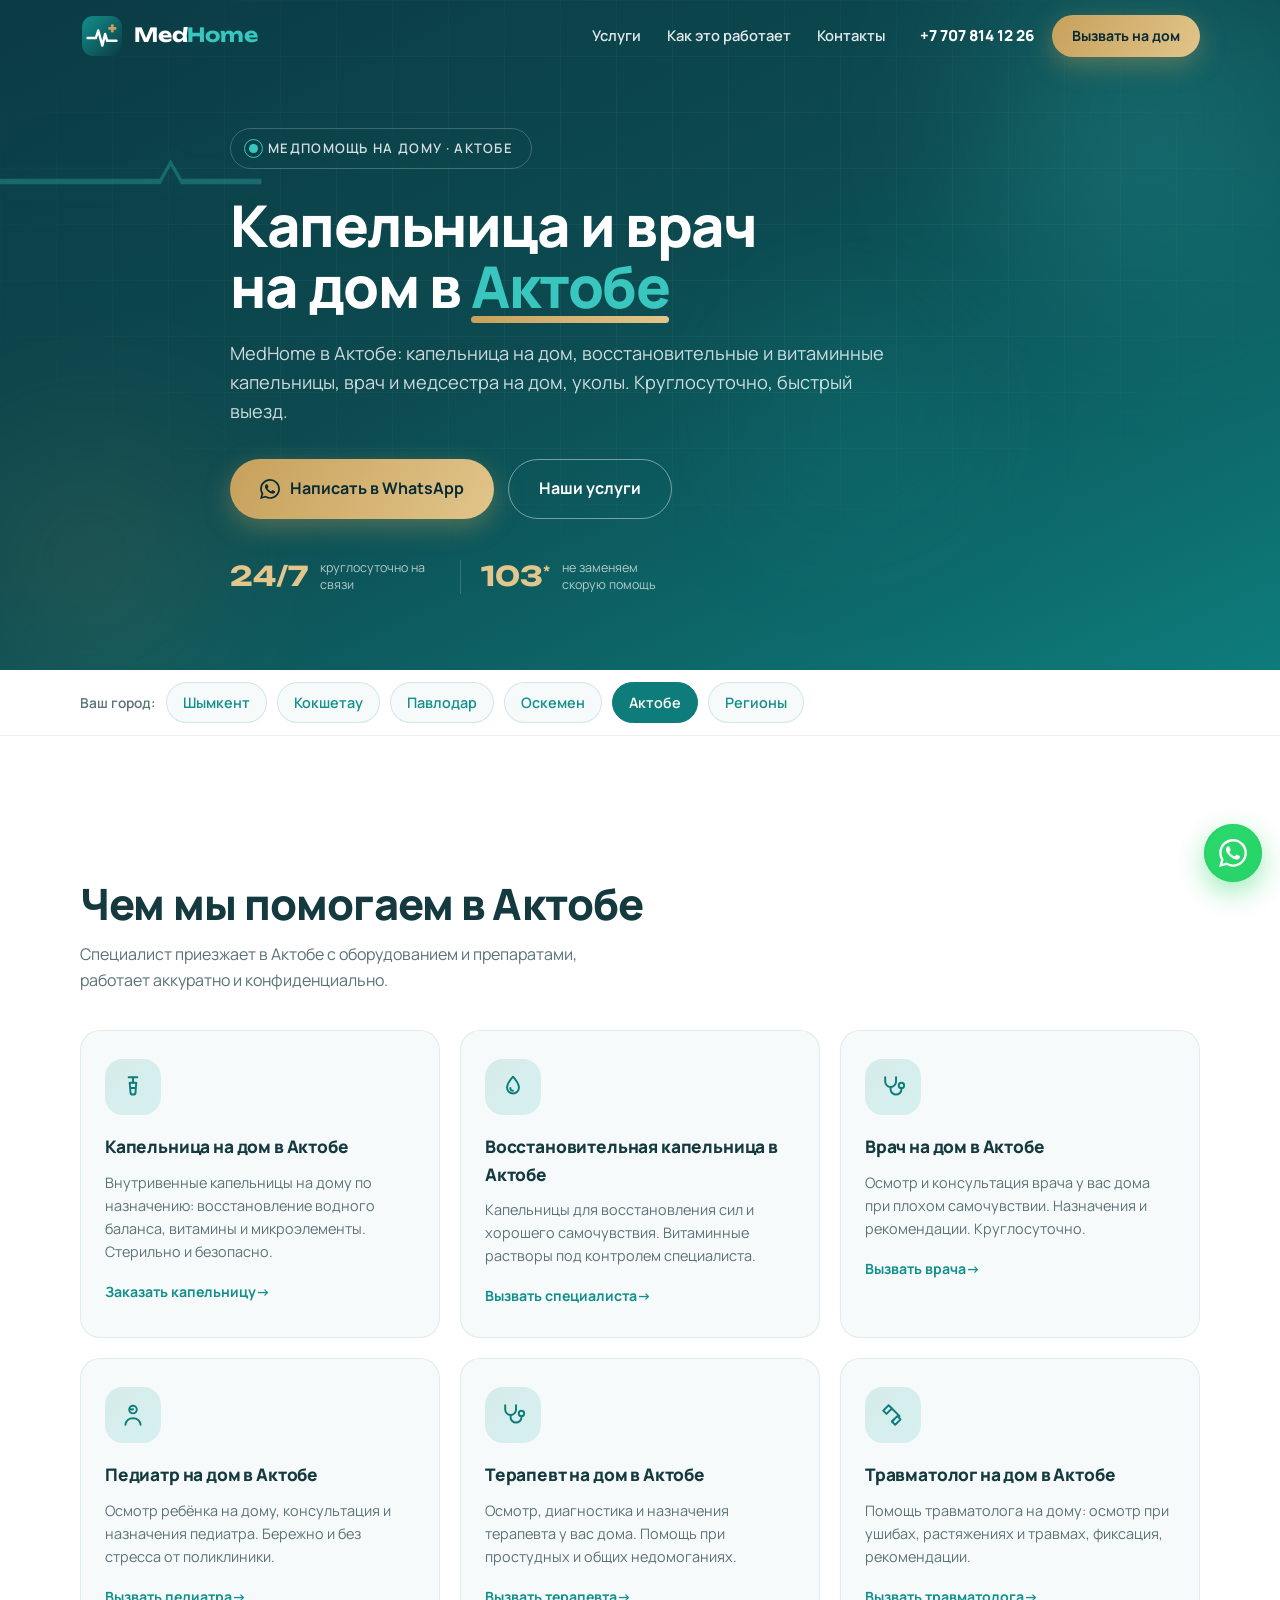
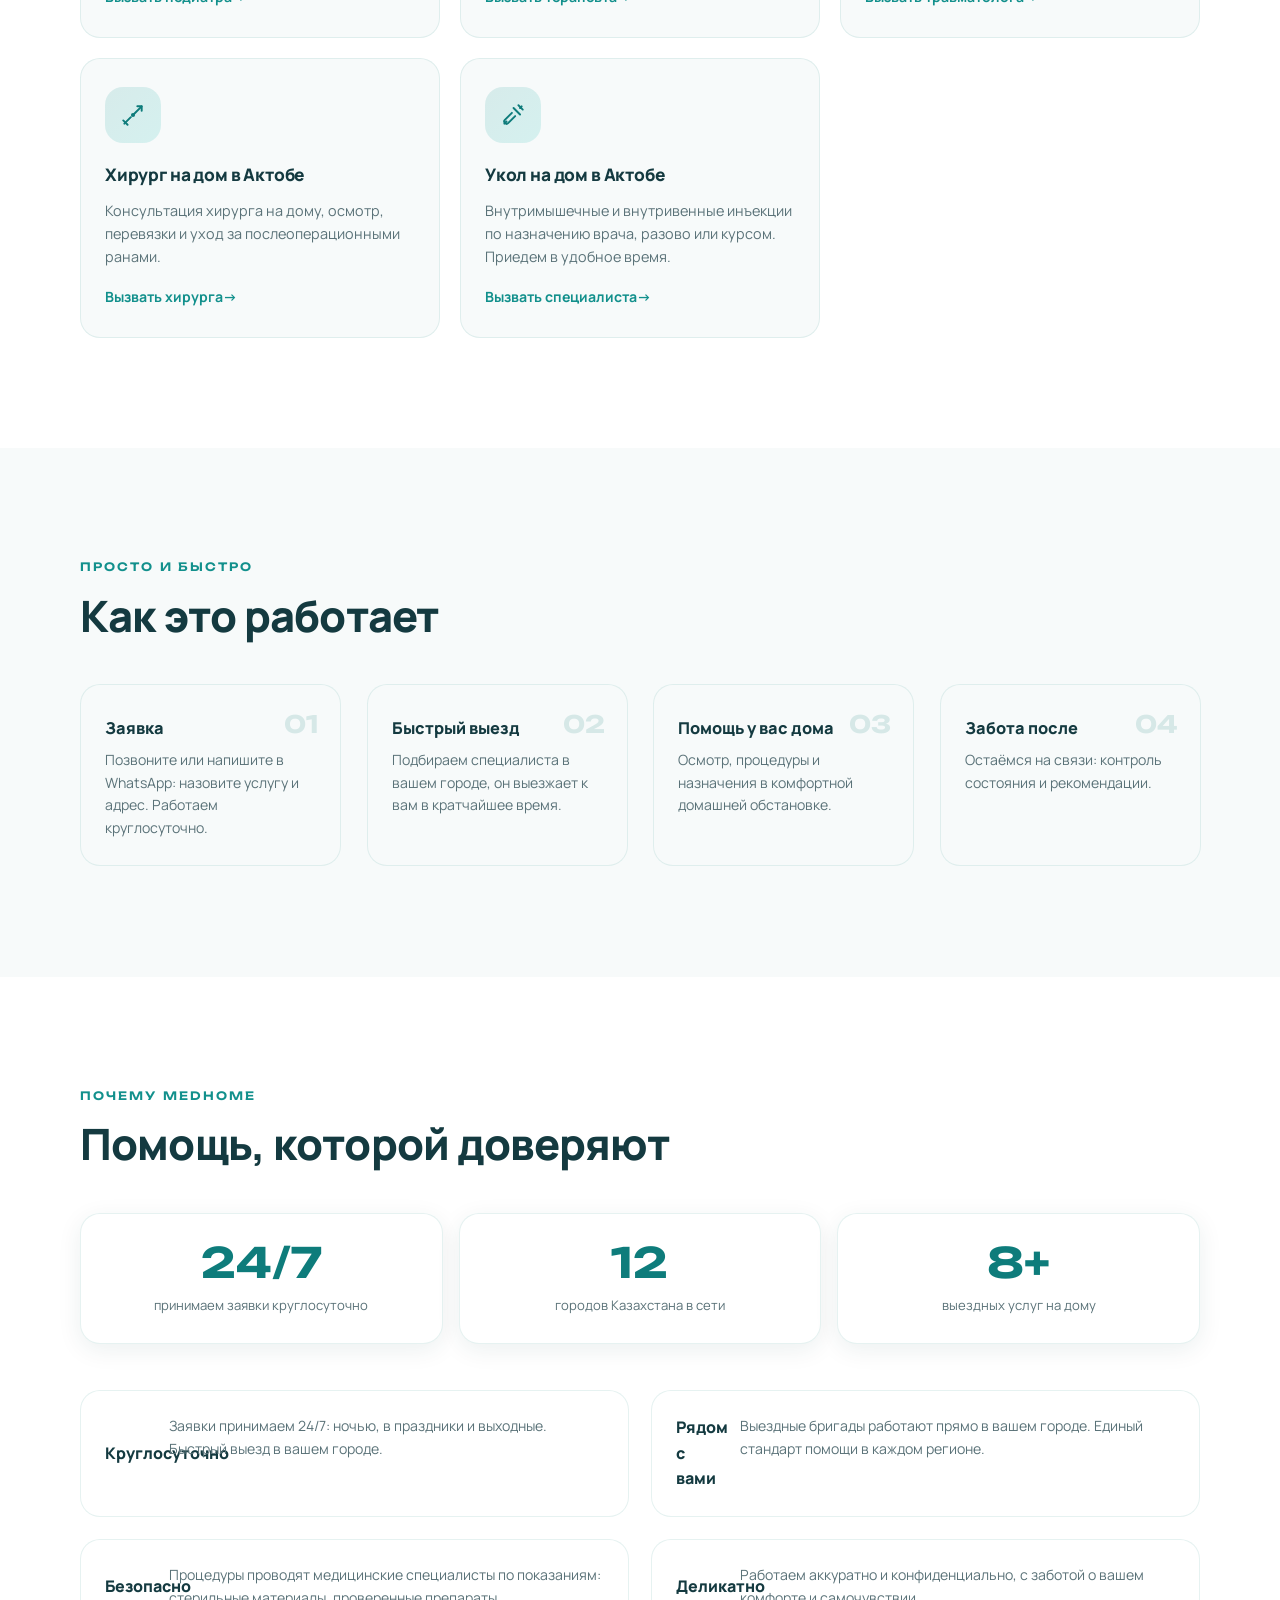
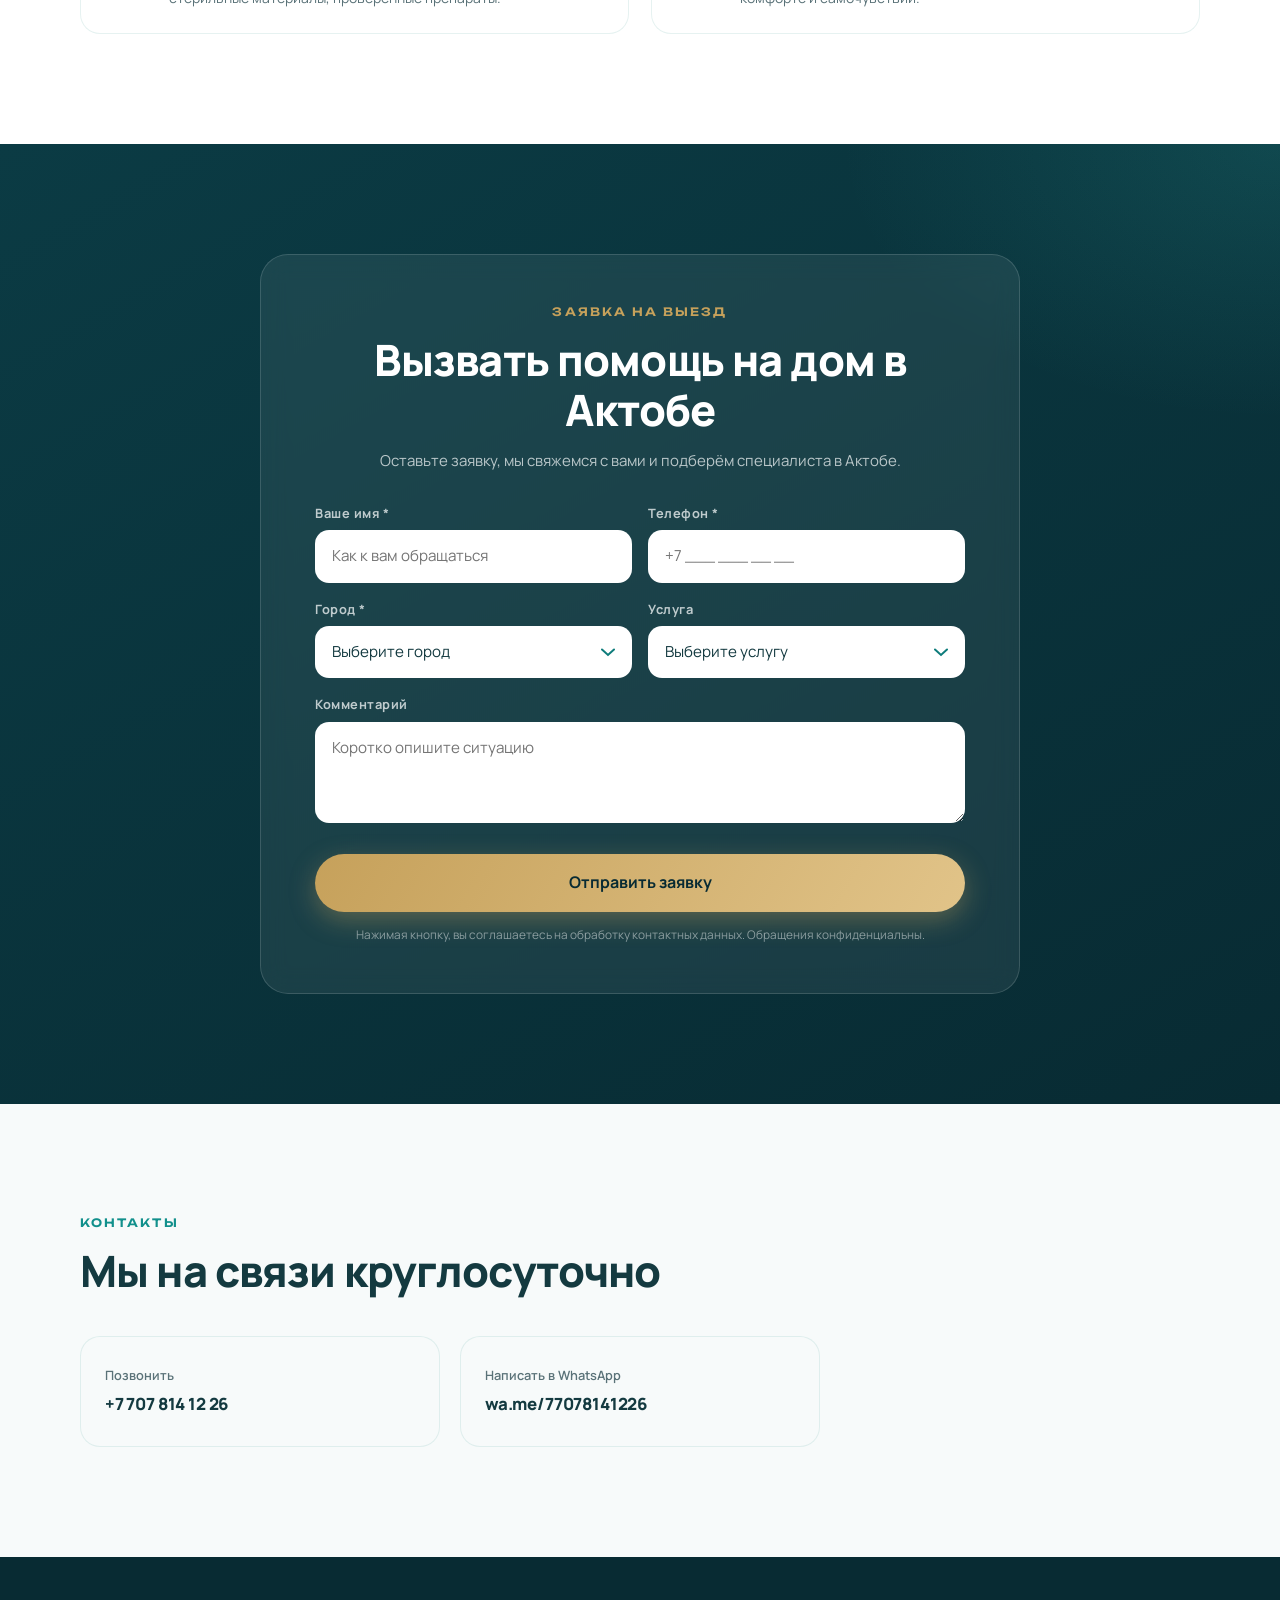
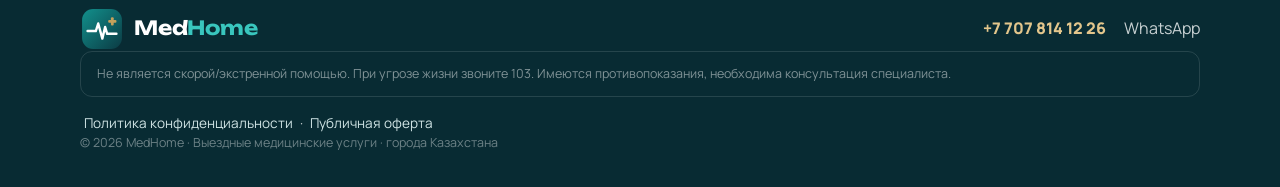
==== commit 420cabec: "Add Privacy Policy + Public Offer pages and footer links on all pages Co-Authored-By: Claude Opus 4." ====
--- a/aktobe-med.html
+++ b/aktobe-med.html
@@ -25,7 +25,7 @@
   <link rel="icon" type="image/svg+xml" href="assets/favicon.svg">
   <link rel="preconnect" href="https://fonts.googleapis.com"><link rel="preconnect" href="https://fonts.gstatic.com" crossorigin>
   <link href="https://fonts.googleapis.com/css2?family=Manrope:wght@400;500;600;700;800&family=Unbounded:wght@500;600;700&display=swap" rel="stylesheet">
-  <link rel="stylesheet" href="styles.css?v=3">
+  <link rel="stylesheet" href="styles.css?v=4">
 </head>
 <body>
   <header class="header" id="header"><div class="container header-inner">
@@ -121,8 +121,19 @@
     <div class="footer-top"><a href="index.html" class="logo logo-footer"><img src="assets/logo-icon.svg" alt="MedHome" class="logo-icon" width="40" height="40" loading="lazy"><span class="logo-word">Med<em>Home</em></span></a>
     <div class="footer-contacts"><a href="tel:+77078141226" class="footer-phone">+7 707 814 12 26</a><a href="https://wa.me/77078141226" target="_blank" rel="noopener">WhatsApp</a></div></div>
     <p class="footer-disclaimer">Не является скорой/экстренной помощью. При угрозе жизни звоните 103. Имеются противопоказания, необходима консультация специалиста.</p>
-    <p class="footer-copy">© <span id="year">2026</span> MedHome · Выездные медицинские услуги · города Казахстана</p>
+      <p class="footer-legal"><a href="privacy.html">Политика конфиденциальности</a> · <a href="oferta.html">Публичная оферта</a></p>
+      <p class="footer-copy">© <span id="year">2026</span> MedHome · Выездные медицинские услуги · города Казахстана</p>
   </div></footer>
   <a href="https://wa.me/77078141226" class="wa-float" target="_blank" rel="noopener" aria-label="WhatsApp"><span class="wa-ring" aria-hidden="true"></span><svg viewBox="0 0 24 24" width="28" height="28" fill="currentColor" aria-hidden="true"><path d="M17.47 14.38c-.3-.15-1.77-.87-2.04-.97-.27-.1-.47-.15-.67.15-.2.3-.77.97-.94 1.17-.17.2-.35.22-.65.07-.3-.15-1.26-.46-2.4-1.48-.89-.79-1.49-1.77-1.66-2.07-.17-.3-.02-.46.13-.61.13-.13.3-.35.45-.52.15-.17.2-.3.3-.5.1-.2.05-.37-.02-.52-.08-.15-.67-1.62-.92-2.22-.24-.58-.49-.5-.67-.51l-.57-.01c-.2 0-.52.07-.8.37-.27.3-1.04 1.02-1.04 2.5 0 1.47 1.07 2.89 1.22 3.09.15.2 2.11 3.22 5.1 4.51.71.31 1.27.49 1.7.63.72.23 1.37.2 1.88.12.58-.09 1.77-.72 2.02-1.42.25-.7.25-1.3.17-1.42-.07-.12-.27-.2-.57-.35M12.05 21.79h-.01a9.8 9.8 0 0 1-4.98-1.36l-.36-.21-3.7.97.99-3.61-.24-.37a9.77 9.77 0 0 1-1.5-5.22c0-5.4 4.4-9.79 9.81-9.79a9.75 9.75 0 0 1 9.79 9.8c0 5.4-4.4 9.79-9.8 9.79m8.33-18.11A11.7 11.7 0 0 0 12.04 0C5.5 0 .16 5.33.16 11.88c0 2.1.55 4.14 1.59 5.94L.06 24l6.33-1.66a11.85 11.85 0 0 0 5.65 1.44h.01c6.54 0 11.87-5.33 11.87-11.88 0-3.18-1.24-6.16-3.49-8.4"/></svg></a>
-  <script src="script.js?v=3" defer></script>
+  <script>
+    window.MEDHOME_LEAD = {
+      worker: 'https://medhome-leadbot.alikanafin0.workers.dev',
+      secret: 'd6867dcdbdcfb8f2f2fda561a1081566cc8e1bc58fe306fb',
+      site: 'MedHome (регионы)',
+      wa: '77078141226',
+      city: 'Актобе'
+    };
+  </script>
+  <script src="lead-capture.js?v=1" defer></script>
+  <script src="script.js?v=4" defer></script>
 </body></html>
--- a/styles.css
+++ b/styles.css
@@ -1193,3 +1193,7 @@
   font-weight: 600; font-size: .92rem; color: var(--teal-2);
 }
 .regions-banner .regions-note { color: var(--muted); font-size: .92rem; margin: 0; }
+
+.footer-legal{margin:10px 0 0;font-size:.85rem;line-height:1.5}
+.footer-legal a{color:#cfe3e4;margin:0 4px;text-decoration:none}
+.footer-legal a:hover{text-decoration:underline;color:#fff}
